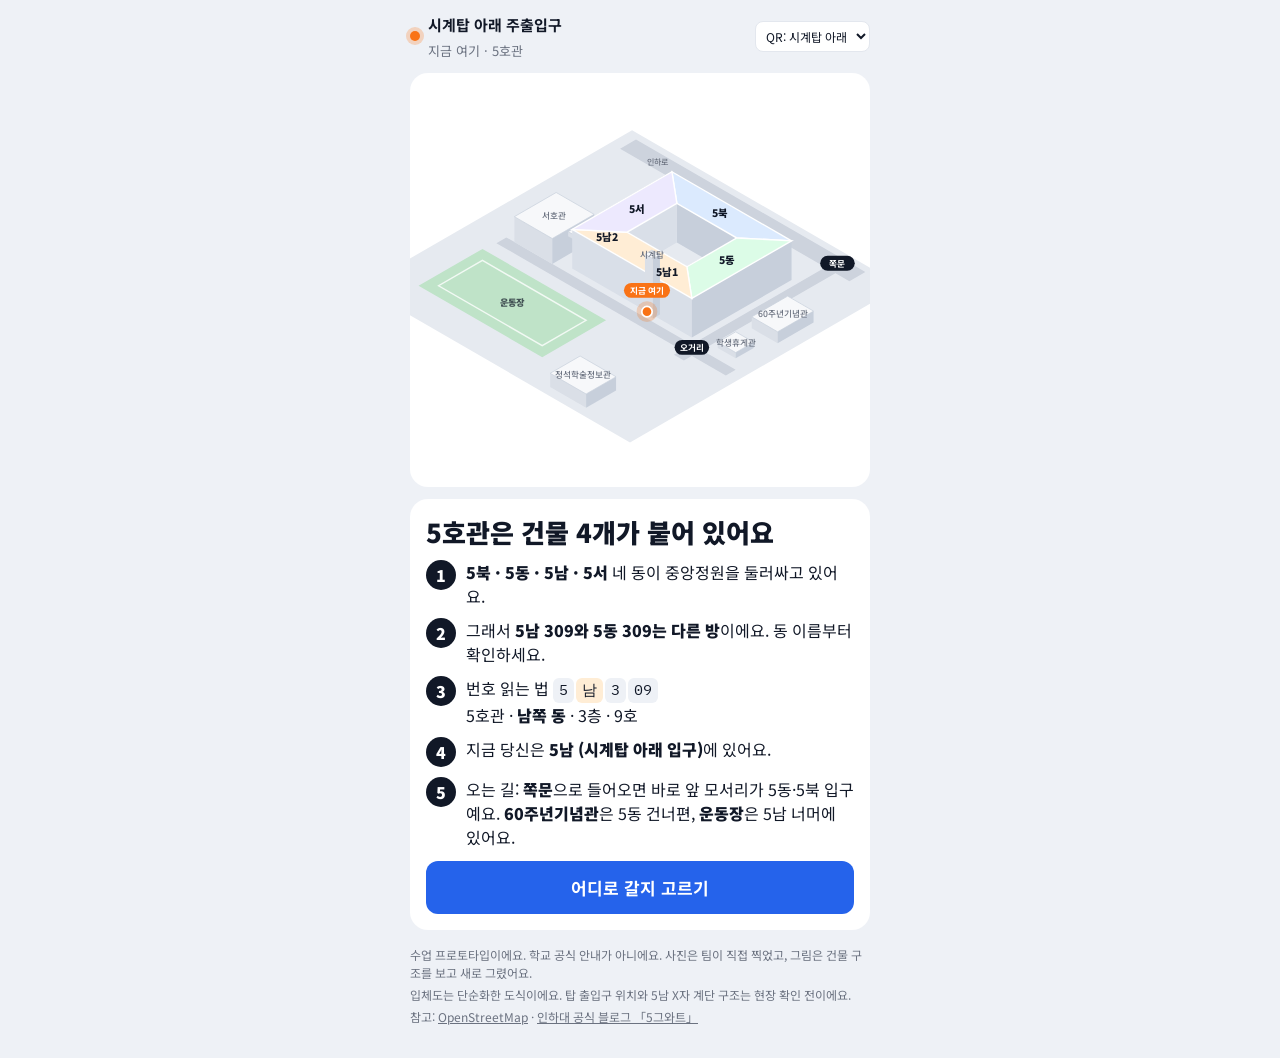
==== index.html @ acd9719c "인하대 5호관 QR 길안내 프로토타입 창의융합세미나 수업 프로토타입. 입구별 QR(#corner, #south)로 여는 정적 페이지.  Co-Authored-By: Claude O" ====
<!doctype html>
<html lang="ko">
<head>
<meta charset="utf-8">
<meta name="viewport" content="width=device-width,initial-scale=1,viewport-fit=cover">
<style>:root{padding-top:env(safe-area-inset-top,0px);padding-bottom:env(safe-area-inset-bottom,0px)}body{margin:0}img{max-width:100%}[hidden]{display:none!important}</style>
</head>
<body>
<title>5호관 길찾기 QR</title>
<meta name="claude:viewport-fit-sides" content="cover">
<link rel="preconnect" href="https://fonts.googleapis.com">
<link rel="preconnect" href="https://fonts.gstatic.com" crossorigin>
<link rel="stylesheet" href="https://fonts.googleapis.com/css2?family=Noto+Sans+KR:wght@400;500;700;900&family=IBM+Plex+Mono:wght@600&display=swap">
<style>
/* Layout: phone column. Isometric block model on top, a bottom-sheet step card below. */
:root {
  --bg: #EEF1F6; --card: #FFFFFF; --ink: #111827; --muted: #6B7280; --line: #E3E7EE;
  --slab: #FFFFFF; --side: #D9DFE8; --side2: #C7CFDB; --ghost: #FFFFFF;
  --route: #2563EB; --glow: #60A5FA; --pin: #F97316; --ok-bg: #ECFDF3; --ok-ink: #116B3A;
  --warn-bg: #FFF7E6; --warn-ink: #8A4B00;
  --wN: #DBEAFE; --wE: #DCFCE7; --wS: #FFEDD5; --wW: #EDE9FE;
  --ground: #E6EAF0; --road: #CDD3DD; --field: #BFE3C8; --ctx-top: #F7F8FA; --ctx-side: #DADFE7;
  --f: "Noto Sans KR", "Apple SD Gothic Neo", system-ui, sans-serif;
  --mono: "IBM Plex Mono", ui-monospace, Menlo, monospace;
}
@media (prefers-color-scheme: dark) {
  :root:not([data-theme="light"]) {
    --bg: #0B1020; --card: #141B2D; --ink: #F1F5F9; --muted: #94A3B8; --line: #263045;
    --slab: #1E293B; --side: #111827; --side2: #0B1220; --ghost: #334155;
    --route: #60A5FA; --glow: #93C5FD; --pin: #FB923C; --ok-bg: #0F2A1C; --ok-ink: #86EFAC;
    --warn-bg: #2E2410; --warn-ink: #FCD34D;
    --wN: #1E3A5F; --wE: #14432A; --wS: #4A2A10; --wW: #2E2552; --ground: #111827; --road: #1F2937; --field: #163A24; --ctx-top: #273449; --ctx-side: #182235; color-scheme: dark;
  }
}
:root[data-theme="dark"] {
  --bg: #0B1020; --card: #141B2D; --ink: #F1F5F9; --muted: #94A3B8; --line: #263045;
  --slab: #1E293B; --side: #111827; --side2: #0B1220; --ghost: #334155;
  --route: #60A5FA; --glow: #93C5FD; --pin: #FB923C; --ok-bg: #0F2A1C; --ok-ink: #86EFAC;
  --warn-bg: #2E2410; --warn-ink: #FCD34D;
  --wN: #1E3A5F; --wE: #14432A; --wS: #4A2A10; --wW: #2E2552; --ground: #111827; --road: #1F2937; --field: #163A24; --ctx-top: #273449; --ctx-side: #182235; color-scheme: dark;
}
html, body { height: 100%; }
body { background: var(--bg); color: var(--ink); font-family: var(--f); font-size: 16px; line-height: 1.5; }
.app { max-width: 460px; margin: 0 auto; display: flex; flex-direction: column; gap: 12px;
  padding-left: max(16px, env(safe-area-inset-left, 0px)); padding-right: max(16px, env(safe-area-inset-right, 0px)); padding-block: 12px 32px; }
h1, h2 { margin: 0; text-wrap: balance; }
p { margin: 0; }
button, select { font: inherit; color: inherit; }
button { cursor: pointer; }
:focus-visible { outline: 3px solid var(--pin); outline-offset: 2px; }

.top { display: flex; align-items: center; justify-content: space-between; gap: 10px; }
.here { display: flex; align-items: center; gap: 8px; min-width: 0; }
.here i { width: 10px; height: 10px; border-radius: 50%; background: var(--pin); box-shadow: 0 0 0 4px color-mix(in srgb, var(--pin) 25%, transparent); flex: none; }
.here b { font-size: 15px; }
.here span { font-size: 13px; color: var(--muted); }
.top select { font-size: 12px; padding: 5px 6px; border: 1px solid var(--line); border-radius: 8px; background: var(--card); max-width: 44%; }

.stage { background: var(--card); border-radius: 18px; overflow: hidden; position: relative; }
.stage svg { width: 100%; height: auto; aspect-ratio: 1 / .9; display: block; }
.floorchip { position: absolute; left: 12px; top: 12px; background: var(--ink); color: var(--card); border-radius: 999px; padding: 4px 12px; font-weight: 700; font-size: 14px; }
.floorchip small { opacity: .7; font-weight: 500; }

.sheet { background: var(--card); border-radius: 18px; padding: 16px; display: flex; flex-direction: column; gap: 12px; }
.stepper { display: flex; gap: 4px; }
.stepper i { flex: 1; height: 4px; border-radius: 2px; background: var(--line); }
.stepper i.on { background: var(--route); }
.photo { position: relative; border-radius: 12px; aspect-ratio: 16 / 9; max-width: 100%; background: repeating-linear-gradient(135deg, var(--bg) 0 10px, transparent 10px 20px); border: 1.5px dashed var(--line); display: grid; place-items: center; text-align: center; color: var(--muted); font-size: 13px; padding: 8px; }
.photo:has(img, svg) { padding: 0; border: 0; overflow: hidden; aspect-ratio: 4 / 3; }
.photo img, .photo svg { width: 100%; height: 100%; object-fit: cover; object-position: center 55%; display: block; }
.photo .arrow { position: absolute; right: 12px; bottom: 10px; width: 56px; height: 56px; border-radius: 50%; background: var(--route); color: #fff; display: grid; place-items: center; font-size: 30px; font-weight: 900; box-shadow: 0 6px 16px color-mix(in srgb, var(--route) 40%, transparent); }
.sheet h2 { font-size: 22px; font-weight: 900; line-height: 1.3; }
.titlerow { display: flex; align-items: center; gap: 10px; }
.achip { flex: none; width: 40px; height: 40px; border-radius: 50%; background: var(--route); color: #fff; display: grid; place-items: center; font-size: 22px; font-weight: 900; }
.photo:not([hidden]) + .titlerow .achip { display: none; }
.sheet .say { font-size: 17px; }
.confirm { background: var(--ok-bg); color: var(--ok-ink); border-radius: 10px; padding: 10px 12px; font-size: 15px; font-weight: 500; }
.confirm b { font-weight: 900; }
.warn .confirm { background: var(--warn-bg); color: var(--warn-ink); }
.tag { font-size: 12px; color: var(--muted); }
.nav { display: grid; grid-template-columns: 1fr 2fr; gap: 8px; }
.btn { border: 0; border-radius: 12px; padding: 14px; font-size: 17px; font-weight: 700; background: var(--route); color: #fff; }
.btn.ghost { background: var(--bg); color: var(--ink); }
.btn:disabled { opacity: .35; cursor: default; }

.intro h1 { font-size: 26px; font-weight: 900; line-height: 1.3; }
.facts { display: flex; flex-direction: column; gap: 10px; }
.fact { display: grid; grid-template-columns: 30px 1fr; gap: 10px; align-items: start; }
.fact .n { width: 30px; height: 30px; border-radius: 50%; background: var(--ink); color: var(--card); display: grid; place-items: center; font-weight: 900; }
.fact p { font-size: 16px; }
.fact b { font-weight: 900; }
.code { display: inline-flex; gap: 2px; font-family: var(--mono); font-size: 15px; }
.code span { padding: 1px 6px; border-radius: 6px; background: var(--bg); }
.code span.k { background: var(--wS); }

.dests { display: flex; flex-direction: column; gap: 8px; }
.dest { text-align: left; background: var(--card); border: 1.5px solid var(--line); border-radius: 14px; padding: 14px 16px; display: grid; grid-template-columns: 1fr auto; align-items: center; gap: 2px 10px; }
.dest b { font-size: 18px; }
.dest span { grid-column: 1; color: var(--muted); font-size: 14px; }
.dest em { grid-row: 1 / 3; grid-column: 2; font-style: normal; font-size: 22px; color: var(--muted); }
.clubs { display: flex; flex-wrap: wrap; gap: 6px; }
.clubs button { border: 1.5px solid var(--line); background: var(--card); border-radius: 999px; padding: 6px 12px; font-size: 14px; }
.clubs button b { color: var(--route); }
.back { background: none; border: 0; color: var(--muted); font-size: 14px; padding: 2px 0; align-self: flex-start; }
footer { font-size: 12px; color: var(--muted); display: flex; flex-direction: column; gap: 4px; padding-top: 4px; }
footer a { color: inherit; }

svg .lbl { font-family: var(--f); font-weight: 900; fill: var(--ink); }
svg .lbl2 { font-family: var(--f); font-weight: 500; fill: var(--muted); }
svg .flbl { font-family: var(--mono); fill: var(--muted); }
svg .r-all { fill: none; stroke: var(--route); stroke-opacity: .28; stroke-linecap: round; stroke-linejoin: round; }
svg .r-now { fill: none; stroke: var(--route); stroke-linecap: round; stroke-linejoin: round; }
svg .r-glow { fill: none; stroke: var(--glow); stroke-opacity: .55; stroke-linecap: round; stroke-linejoin: round; }
svg .r-dash { fill: none; stroke: #fff; stroke-linecap: round; stroke-dasharray: 2 10; animation: flow 1s linear infinite; }
@keyframes flow { to { stroke-dashoffset: -12; } }
@media (prefers-reduced-motion: reduce) { svg .r-dash { animation: none; } }
</style>

<main class="app">
  <div class="top">
    <div class="here"><i></i><div><b id="where"></b><br><span>지금 여기 · 5호관</span></div></div>
    <select id="ent" aria-label="시안: 다른 입구의 QR 보기">
      <option value="south">QR: 시계탑 아래</option>
      <option value="corner">QR: 쪽문 모서리</option>
    </select>
  </div>

  <section id="v-intro" class="group intro" style="display:flex;flex-direction:column;gap:12px">
    <div class="stage"><svg id="intro-map" role="img" aria-label="5호관 네 개 동과 지금 위치"></svg></div>
    <div class="sheet">
      <h1>5호관은 건물 4개가 붙어 있어요</h1>
      <div class="facts">
        <div class="fact"><span class="n">1</span><p><b>5북 · 5동 · 5남 · 5서</b> 네 동이 중앙정원을 둘러싸고 있어요.</p></div>
        <div class="fact"><span class="n">2</span><p>그래서 <b>5남 309와 5동 309는 다른 방</b>이에요. 동 이름부터 확인하세요.</p></div>
        <div class="fact"><span class="n">3</span><p>번호 읽는 법 <span class="code"><span>5</span><span class="k">남</span><span>3</span><span>09</span></span><br>5호관 · <b>남쪽 동</b> · 3층 · 9호</p></div>
        <div class="fact"><span class="n">4</span><p>지금 당신은 <b id="intro-here"></b>에 있어요.</p></div>
        <div class="fact"><span class="n">5</span><p>오는 길: <b>쪽문</b>으로 들어오면 바로 앞 모서리가 5동·5북 입구예요. <b>60주년기념관</b>은 5동 건너편, <b>운동장</b>은 5남 너머에 있어요.</p></div>
      </div>
      <button class="btn" id="go-pick">어디로 갈지 고르기</button>
    </div>
  </section>

  <section id="v-pick" hidden style="flex-direction:column;gap:10px">
    <button class="back" data-go="intro">← 5호관 이해하기</button>
    <h1 style="font-size:24px;font-weight:900">어디로 가세요?</h1>
    <div class="dests" id="dests"></div>
  </section>

  <section id="v-steps" hidden style="flex-direction:column;gap:12px">
    <button class="back" data-go="pick">← 목적지 다시 고르기</button>
    <div class="stage"><svg id="step-map" role="img"></svg><div class="floorchip" id="floorchip"></div></div>
    <div class="sheet" id="sheet">
      <div class="stepper" id="stepper"></div>
      <div class="photo" id="photo"></div>
      <div class="titlerow"><span class="achip" id="s-arrow" aria-hidden="true"></span><h2 id="s-title"></h2></div>
      <p class="say" id="s-say"></p>
      <p class="confirm" id="s-confirm"></p>
      <span class="tag" id="s-tag"></span>
      <div class="nav"><button class="btn ghost" id="prev">이전</button><button class="btn" id="next">다음</button></div>
    </div>
  </section>

  <footer>
    <span>수업 프로토타입이에요. 학교 공식 안내가 아니에요. 사진은 팀이 직접 찍었고, 그림은 건물 구조를 보고 새로 그렸어요.</span>
    <span>입체도는 단순화한 도식이에요. 탑 출입구 위치와 5남 X자 계단 구조는 현장 확인 전이에요.</span>
    <span>참고: <a href="https://www.openstreetmap.org/relation/3149246">OpenStreetMap</a> · <a href="https://blog.naver.com/inhanuri/222128231860">인하대 공식 블로그 「5그와트」</a></span>
  </footer>
</main>

<script>
// Schematic 5호관 in metres-ish: x → east, y → south, z → up. 남 faces the viewer bottom-left, 동 bottom-right.
const H = 16, ROOF = 34;
const RING = { o: [[0, 0], [120, 0], [120, 100], [0, 100]], i: [[30, 25], [90, 25], [90, 75], [30, 75]] };
const BASE = { o: [[90, 0], [120, 0], [120, 100], [90, 100]] };   // 5동 지하 복도 (동아리방)
const TOWER = { o: [[96, 0], [120, 0], [120, 24], [96, 24]] };
const WINGS = {
  N: [[0, 0], [120, 0], [90, 25], [30, 25]], E: [[120, 0], [120, 100], [90, 75], [90, 25]],
  S: [[0, 100], [120, 100], [90, 75], [30, 75]], W: [[0, 0], [30, 25], [30, 75], [0, 100]],
};
const FLOORS = ['B', 1, 2, 3, 4, 5, 6, 7, 8, 9, 10];
const fz = f => f === 'B' ? -H : (f - 1) * H;
const iso = ([x, y, z = 0]) => [(x - y) * .866, (x + y) * .5 - z];
const pts = arr => arr.map(p => iso(p).map(v => v.toFixed(1)).join(',')).join(' ');

const P = { L: [75, 88], X: [52, 88], EV: [108, 14], TW: [112, 8], SE: [108, 88], BN: [98, 20], BC: [105, 55] };
const ENT = {
  south: { name: '시계탑 아래 주출입구', wing: '5남', at: [75, 100], intro: '5남 (시계탑 아래 입구)' },
  corner: { name: '쪽문 쪽 모서리 출입구', wing: '5동·5북 사이', at: [120, 8], intro: '5동과 5북 사이 모서리 (쪽문 쪽 입구)' },
};
const CLUBS = [[6, '기우회'], [7, '화우회'], [8, '주짓수 · 보동보동'], [9, '인하오케스트라'], [10, '인하복싱 (I.B.F)']];
const z0 = (p, f) => [p[0], p[1], fz(f)];

// Surroundings, placed by converting OSM centre points into this model's frame (positions are approximate)
const GATE = [131, -35], JUNCTION = [131, 111];
const ROADS = [[-80, -44, 150, -28, '인하로'], [126, -44, 136, 124, ''], [-60, 106, 170, 116, '']];
const FIELD = [-62, 128, 62, 192];
const BLOCKS = [
  { r: [-52, 64, -14, 106], h: 22, name: '서호관', back: true },
  { r: [-14, 84, 0, 90], h: 4, base: H, back: true },              // 구름다리 to 5남2, 2층
  { r: [142, 26, 168, 62], h: 10, name: '60주년기념관' },
  { r: [142, 78, 160, 96], h: 5, name: '학생휴게관' },
  { r: [92, 184, 128, 214], h: 12, name: '정석학술정보관' },
];

let entKey = location.hash.slice(1) === 'corner' ? 'corner' : 'south';
let run = { steps: [], i: 0 }, vbNow = null, anim = 0;
const $ = id => document.getElementById(id);
const reduce = matchMedia('(prefers-reduced-motion: reduce)').matches;

// ---------- scenarios ----------
// Photos are the user's own; illustrations are drawn here from the building's structure, not from anyone's photo.
const IMG = {
  gate: ['img/gate.jpg', '쪽문을 지나 60주년기념관과 5호관 사이 길로 들어서는 모습'],
  door: ['img/door.jpg', '5동과 5북 사이 모서리의 유리 자동문 입구'],
  lobby: ['img/lobby.jpg', '모서리 입구로 들어오면 보이는 1층 엘리베이터와 안내판'],
  bnorth: ['img/bnorth.jpg', '5동·5북 사이 계단으로 내려온 5동 지하 복도'],
  bsouth: ['img/bsouth.jpg', '5동·5남 사이 계단으로 내려온 5동 지하 동아리방 복도'],
  towersign: ['img/towersign.jpg', '5동탑 층별 동아리 안내판: 6층 기우회, 7층 화우회, 8층 주짓수·보동보동, 9층 인하오케스트라, 맨 위 인하복싱'],
};
const ILL = {
  clock: `<svg viewBox="0 0 320 180" role="img" aria-label="시계탑 아래 5남 주출입구 그림">
    <rect width="320" height="180" fill="var(--bg)"/>
    <rect x="20" y="70" width="280" height="90" fill="var(--slab)" stroke="var(--side2)"/>
    ${[40, 80, 200, 240].map(x => `<path d="M${x} 112 v-18 a12 12 0 0 1 24 0 v18z" fill="var(--side)"/>`).join('')}
    <rect x="128" y="12" width="64" height="148" fill="var(--slab)" stroke="var(--side2)"/>
    <circle cx="160" cy="38" r="14" fill="none" stroke="var(--ink)" stroke-width="2"/><path d="M160 38 V29 M160 38 h7" stroke="var(--ink)" stroke-width="2"/>
    <rect x="140" y="62" width="40" height="60" fill="var(--side)"/>
    <rect x="140" y="124" width="40" height="36" fill="var(--route)" opacity=".85"/><line x1="160" y1="124" x2="160" y2="160" stroke="#fff" stroke-width="2"/>
    <text x="160" y="176" text-anchor="middle" font-size="11" font-family="var(--f)" font-weight="700" fill="var(--ink)">시계탑 아래 자동문</text>
  </svg>`,
  xstair: `<svg viewBox="0 0 320 180" role="img" aria-label="X자 계단 그림: 반 층 올라갔다가 반 층 내려가기">
    <rect width="320" height="180" fill="var(--bg)"/>
    <rect x="16" y="20" width="100" height="140" fill="var(--slab)" stroke="var(--side2)"/><rect x="204" y="20" width="100" height="140" fill="var(--slab)" stroke="var(--side2)"/>
    <text x="66" y="40" text-anchor="middle" font-size="12" font-family="var(--f)" font-weight="900" fill="var(--ink)">5남1</text><text x="254" y="40" text-anchor="middle" font-size="12" font-family="var(--f)" font-weight="900" fill="var(--ink)">5남2</text>
    ${Array.from({ length: 7 }, (_, i) => `<line x1="${120 + i * 12}" y1="${140 - i * 10}" x2="${132 + i * 12}" y2="${140 - i * 10}" stroke="var(--side2)" stroke-width="5"/><line x1="${200 - i * 12}" y1="${140 - i * 10}" x2="${188 - i * 12}" y2="${140 - i * 10}" stroke="var(--side2)" stroke-width="5"/>`).join('')}
    <polyline points="100,140 160,85 220,140" fill="none" stroke="var(--route)" stroke-width="5" stroke-linecap="round" stroke-linejoin="round"/>
    <polygon points="214,128 226,146 230,128" fill="var(--route)"/>
    <text x="160" y="72" text-anchor="middle" font-size="11" font-family="var(--f)" fill="var(--muted)">+0.5층 계단참</text>
    <text x="160" y="172" text-anchor="middle" font-size="11" font-family="var(--f)" font-weight="700" fill="var(--ink)">올라갔다가 다시 내려가면 같은 층</text>
  </svg>`,
};

function enterSteps() {
  if (entKey === 'south') return [
    { short: '입구', title: '시계탑 아래 주출입구로 들어오세요', say: '오거리에서 시계탑을 보고 오면 자동문이 있어요. 들어오면 바로 5남 로비예요.', confirm: '정면에 <b>5남 로비 안내판</b>이 보이면 맞아요', img: 'clock', arrow: '↑', floor: 1, pts: [z0(JUNCTION, 1), z0([75, 111], 1), z0(ENT.south.at, 1), z0(P.L, 1)] },
  ];
  return [
    { short: '쪽문', title: '쪽문에서 60주년기념관과 5동 사이 길로 쭉', say: '쪽문을 지나 횡단보도를 건너면 왼쪽은 60주년기념관, 오른쪽은 5호관이에요. 그 사이 길을 따라 걸어가세요.', confirm: '오른쪽에 <b>5호관 건물 모서리</b>가 보이면 맞아요', img: 'gate', arrow: '↑', floor: 1, pts: [z0(GATE, 1), z0([131, 6], 1)] },
    { short: '입구', title: '5동·5북 사이 모서리 입구로', say: '모서리 아래 유리 자동문으로 들어가세요. 쪽문에서 가장 먼저 보이는 5호관 입구예요.', confirm: '안쪽에 <b>자판기</b>가 보이는 유리 자동문이면 맞아요', img: 'door', arrow: '→', floor: 1, pts: [z0([131, 6], 1), z0(ENT.corner.at, 1), z0(P.EV, 1)] },
  ];
}
function toElevator() {
  return entKey === 'corner' ? [] : [
    { short: '5동 쪽', title: '로비에서 오른쪽, 5동 쪽으로', say: '로비를 바라보고 오른쪽으로 가요. 모서리에서 왼쪽으로 꺾어 5동 복도를 끝까지 가면 엘리베이터예요.', confirm: '복도 끝 모서리에 <b>엘리베이터</b>가 보이면 맞아요', arrow: '→', floor: 1, pts: [z0(P.L, 1), z0(P.SE, 1), z0(P.EV, 1)] },
  ];
}
const SCEN = {
  room: () => [
    ...enterSteps(),
    { short: 'X계단', title: '로비를 바라보고 왼쪽으로 쭉', say: '복도를 따라 왼쪽 끝까지 가면 X자 모양으로 엇갈린 계단이 나와요. 5남2로 넘어가는 계단이에요.', confirm: '<b>X자로 엇갈린 계단</b>이 보이면 맞아요', img: 'xstair', arrow: '←', floor: 1, pts: [z0(P.L, 1), z0(P.X, 1)], warn: true },
    { short: '3층', title: 'X자 계단으로 3층까지', say: '반 층 오를 때마다 5남1 쪽과 5남2 쪽 출구가 번갈아 나와요. 3층 표지가 있는 5남2 쪽으로 나오세요.', confirm: '벽에 <b>3층 · 330번대</b> 호실 범위가 보이면 맞아요', arrow: '↑', floor: 3, from: 1, pts: [z0(P.X, 1), z0(P.X, 3)], warn: true, tag: '반 층 구조는 공식 블로그 설명 기준 · 현장 확인 필요' },
    { short: '복도', title: '5남2 복도에서 호실 찾기', say: '번호가 커지는 쪽으로 복도를 걸어가세요.', confirm: '문 위 번호가 <b>33x</b>로 시작하면 거의 다 왔어요', arrow: '←', floor: 3, pts: [z0(P.X, 3), z0([22, 88], 3)] },
    { short: '도착', title: '5남 335 도착', say: '문 위 번호판을 확인하세요.', confirm: '<b>5남 335</b> 번호판이면 도착이에요', arrow: '✓', floor: 3, pts: [z0([22, 88], 3)], end: true },
  ],
  base: () => entKey === 'corner' ? [
    ...enterSteps(),
    { short: '아래로', title: '엘리베이터 맞은편 계단으로 지하로', say: '들어와서 엘리베이터 반대편에 있는 계단으로 한 층 내려가세요.', confirm: '<b>1F 엘리베이터</b>와 "인하대학교" 벽이 보이는 곳이에요', img: 'lobby', arrow: '↓', floor: 'B', from: 1, pts: [z0(P.EV, 1), z0(P.BN, 1), z0(P.BN, 'B')], warn: true },
    { short: '도착', title: '5동 지하 복도가 동아리방이에요', say: '내려오면 긴 복도가 쭉 이어져요. 문마다 동아리 이름과 0xx 호실 번호가 붙어 있어요.', confirm: '긴 복도 양쪽에 <b>동아리방 문</b>이 보이면 도착이에요', img: 'bnorth', arrow: '✓', floor: 'B', pts: [z0(P.BN, 'B'), z0(P.BC, 'B')], end: true },
  ] : [
    ...enterSteps(),
    { short: '모서리', title: '로비에서 오른쪽, 5동 쪽 모서리로', say: '로비를 바라보고 오른쪽으로 쭉 가면 5남과 5동이 만나는 모서리에 계단이 있어요.', confirm: '복도 끝 모서리에 <b>계단</b>이 보이면 맞아요', arrow: '→', floor: 1, pts: [z0(P.L, 1), z0(P.SE, 1)] },
    { short: '아래로', title: '모서리 계단으로 지하로', say: '이 계단으로 한 층 내려가세요. 지하로 가는 계단 2곳 중 시계탑 입구에서 가까운 쪽이에요.', confirm: '<b>B1</b> 표지가 보이면 맞아요', arrow: '↓', floor: 'B', from: 1, pts: [z0(P.SE, 1), z0(P.SE, 'B')], warn: true },
    { short: '도착', title: '5동 지하 복도가 동아리방이에요', say: '복도를 따라가며 문마다 붙은 동아리 이름과 0xx 호실 번호를 확인하세요.', confirm: '양쪽에 <b>동아리방 문</b>이 늘어선 복도면 도착이에요', img: 'bsouth', arrow: '✓', floor: 'B', pts: [z0(P.SE, 'B'), z0(P.BC, 'B')], end: true },
  ],
  tower: ([n, name]) => [
    ...enterSteps(), ...toElevator(),
    { short: '5층', title: '엘리베이터로 5층', say: '5호관 엘리베이터는 이곳 1대뿐이에요. 5층에서 내리세요.', confirm: '엘리베이터 위에 <b>1F</b> 표시가 있는 곳이에요', img: 'lobby', arrow: '↑', floor: 5, from: 1, pts: [z0(P.EV, 1), z0(P.EV, 5)] },
    { short: '탑 입구', title: '내리면 보이는 출입구로', say: '엘리베이터에서 내리면 바로 보이는 출입구로 들어가세요. 탑으로 올라가는 별도 계단이 있어요.', confirm: '맨 위에 <b>인하복싱</b>, 아래로 <b>9F~6F</b> 동아리가 적힌 안내판이 보이면 맞아요', img: 'towersign', arrow: '→', floor: 5, pts: [z0(P.EV, 5), z0(P.TW, 5)], warn: true, tag: '출처: 인하대 공식 블로그 「5호관 탑 편」 · 현장 확인 필요' },
    { short: `${n}층`, title: `탑 계단으로 ${n}층까지`, say: `계단으로 ${n}층까지 올라가세요.`, confirm: `계단참에 <b>${n}층</b> 표시가 보이면 맞아요`, arrow: '↑', floor: n, from: 5, pts: [z0(P.TW, 5), z0(P.TW, n)] },
    { short: '도착', title: `${n}층 ${name}`, say: '문 앞 동아리 이름을 확인하세요.', confirm: `<b>${name}</b> 이름표가 보이면 도착이에요`, arrow: '✓', floor: n, pts: [z0(P.TW, n)], end: true },
  ],
};

// ---------- isometric drawing ----------
function block({ r: [x0, y0, x1, y1], h, base = 0, name }, op = 1) {
  const z = base + h;
  let s = `<g opacity="${op}"><polygon fill="var(--ctx-side)" points="${pts([[x0, y1, z], [x1, y1, z], [x1, y1, base], [x0, y1, base]])}"/>`;
  s += `<polygon fill="var(--side2)" points="${pts([[x1, y0, z], [x1, y1, z], [x1, y1, base], [x1, y0, base]])}"/>`;
  s += `<polygon fill="var(--ctx-top)" stroke="var(--side2)" stroke-width=".6" points="${pts([[x0, y0, z], [x1, y0, z], [x1, y1, z], [x0, y1, z]])}"/>`;
  if (name) { const q = iso([(x0 + x1) / 2, (y0 + y1) / 2, z]); s += `<text class="lbl2" x="${q[0]}" y="${q[1] + 3}" font-size="7.5" text-anchor="middle">${name}</text>`; }
  return s + '</g>';
}
const flat = ([x0, y0, x1, y1], fill, extra = '') => `<polygon fill="${fill}" ${extra} points="${pts([[x0, y0], [x1, y0], [x1, y1], [x0, y1]])}"/>`;

function ground(op) {
  let s = `<g opacity="${op}">` + flat([-90, -50, 180, 222], 'var(--ground)');
  for (const [x0, y0, x1, y1, name] of ROADS) {
    s += flat([x0, y0, x1, y1], 'var(--road)');
    if (name) { const q = iso([x0 + 30, (y0 + y1) / 2]); s += `<text class="lbl2" x="${q[0]}" y="${q[1] + 3}" font-size="7" text-anchor="middle">${name}</text>`; }
  }
  const [fx0, fy0, fx1, fy1] = FIELD;
  s += flat(FIELD, 'var(--field)') + flat([fx0 + 10, fy0 + 10, fx1 - 10, fy1 - 10], 'none', 'stroke="#fff" stroke-opacity=".8" stroke-width="1.2"');
  const f = iso([(fx0 + fx1) / 2, (fy0 + fy1) / 2]);
  s += `<text class="lbl" x="${f[0]}" y="${f[1] + 3}" font-size="8" text-anchor="middle" opacity=".7">운동장</text>`;
  for (const b of BLOCKS.filter(b => b.back)) s += block(b);
  return s + '</g>';
}
function front(op) {
  let s = BLOCKS.filter(b => !b.back).map(b => block(b, op)).join('');
  for (const [p, name] of [[GATE, '쪽문'], [JUNCTION, '오거리']]) {
    const q = iso(p);
    s += `<g opacity="${Math.max(op, .8)}"><rect x="${q[0] - 15}" y="${q[1] - 9}" width="30" height="13" rx="6.5" fill="var(--ink)"/><text x="${q[0]}" y="${q[1] + 1}" font-size="7.5" font-weight="700" fill="var(--card)" text-anchor="middle" font-family="var(--f)">${name}</text></g>`;
  }
  return s;
}

function slab(shape, z, mode, thick) {
  const t = thick || (mode === 'cur' ? 4 : 2.5), o = shape.o, [x0, y0] = o[0], [x1, y1] = o[2];
  const op = { ghost: .06, faint: .2, below: .6, cur: 1 }[mode];
  let s = `<g opacity="${op}">`;
  s += `<polygon fill="var(--side)" points="${pts([[x0, y1, z], [x1, y1, z], [x1, y1, z - t], [x0, y1, z - t]])}"/>`;
  s += `<polygon fill="var(--side2)" points="${pts([[x1, y0, z], [x1, y1, z], [x1, y1, z - t], [x1, y0, z - t]])}"/>`;
  if (shape.i) {
    const [ix0, iy0] = shape.i[0], [ix1, iy1] = shape.i[2];
    s += `<polygon fill="var(--side2)" points="${pts([[ix0, iy0, z], [ix1, iy0, z], [ix1, iy0, z - t], [ix0, iy0, z - t]])}"/>`;
    s += `<polygon fill="var(--side)" points="${pts([[ix0, iy0, z], [ix0, iy1, z], [ix0, iy1, z - t], [ix0, iy0, z - t]])}"/>`;
  }
  const d = 'M' + pts(o.map(p => [...p, z])).replace(/ /g, 'L') + 'Z' + (shape.i ? 'M' + pts(shape.i.map(p => [...p, z])).replace(/ /g, 'L') + 'Z' : '');
  s += `<path fill-rule="evenodd" fill="${mode === 'ghost' ? 'var(--ghost)' : 'var(--slab)'}" stroke="var(--side2)" stroke-width=".8" d="${d}"/>`;
  return s + '</g>';
}

function scene({ floor, from, route = [], now = null, dot = null, dest = null, wings = false, here = null }) {
  const ord = f => FLOORS.indexOf(f);
  const top = Math.max(ord(floor), from !== undefined ? ord(from) : -1);
  let s = ground(wings ? 1 : .5), wingRoof = '';
  for (const f of FLOORS) {
    const k = ord(f), mode = f === floor ? 'cur' : f === from ? 'below' : k < top ? 'faint' : 'ghost';
    const shape = f === 'B' ? BASE : f > 5 ? TOWER : RING;
    if (wings && f !== 1) continue;
    if (f === floor && wings) for (const [w, poly] of Object.entries(WINGS)) wingRoof += `<polygon fill="var(--w${w})" stroke="var(--card)" stroke-width="1.2" points="${pts(poly.map(p => [...p, ROOF]))}"/>`;
    s += wings ? '' : slab(shape, fz(f), mode);
    if (!wings && (f === floor || f === from)) {
      const c = iso([shape.o[1][0] + 8, shape.o[1][1], fz(f)]);
      s += `<text class="flbl" x="${c[0]}" y="${c[1]}" font-size="8">${f === 'B' ? 'B1' : f + 'F'}</text>`;
    }
  }
  if (wings) s += slab(RING, ROOF, 'cur', ROOF) + wingRoof + block({ r: [76, 96, 84, 103], h: ROOF + 18, name: '시계탑' });
  const labelZ = wings ? ROOF : floor === 'B' || floor > 5 ? 0 : fz(floor);
  if (floor !== 'B' && !(floor > 5)) {
    for (const [txt, p, big] of [['5북', [60, 12], 1], ['5동', [105, 50], 1], ['5서', [15, 50], 1], ['5남1', [85, 90], 0], ['5남2', [25, 90], 0]]) {
      const q = iso([...p, labelZ]);
      s += `<text class="${big || wings ? 'lbl' : 'lbl2'}" x="${q[0]}" y="${q[1] + 3}" font-size="${big || wings ? 9 : 7}" text-anchor="middle">${txt}</text>`;
    }
    if (!wings) { const a = iso([50, 76, labelZ]), b = iso([50, 100, labelZ]); s += `<line x1="${a[0]}" y1="${a[1]}" x2="${b[0]}" y2="${b[1]}" stroke="var(--side2)" stroke-dasharray="2 2"/>`; }
  }
  s += front(wings ? 1 : .5);
  if (route.length) s += `<polyline class="r-all" stroke-width="3" points="${pts(route)}"/>`;
  if (now && now.length > 1) {
    s += `<polyline class="r-glow" stroke-width="9" points="${pts(now)}"/><polyline class="r-now" stroke-width="4" points="${pts(now)}"/><polyline class="r-dash" stroke-width="2" points="${pts(now)}"/>`;
  }
  if (dest) { const q = iso(dest); s += `<g transform="translate(${q[0]} ${q[1]})"><path d="M0 0 C-6 -8 -7 -11 -7 -14 A7 7 0 1 1 7 -14 C7 -11 6 -8 0 0Z" fill="var(--pin)"/><circle cy="-14" r="2.6" fill="#fff"/></g>`; }
  if (here) { const q = iso(here); s += `<circle cx="${q[0]}" cy="${q[1]}" r="9" fill="var(--pin)" opacity=".25"/><circle cx="${q[0]}" cy="${q[1]}" r="4.5" fill="var(--pin)" stroke="#fff" stroke-width="1.5"/><rect x="${q[0] - 20}" y="${q[1] - 25}" width="40" height="13" rx="6.5" fill="var(--pin)"/><text x="${q[0]}" y="${q[1] - 15.5}" font-size="7.5" font-weight="700" fill="#fff" text-anchor="middle" font-family="var(--f)">지금 여기</text>`; }
  if (dot) { const q = iso(dot); s += `<circle cx="${q[0]}" cy="${q[1]}" r="5.5" fill="var(--route)" stroke="#fff" stroke-width="2"/>`; }
  return s;
}

function box(points, pad = 30, minW = 170) {
  const q = points.map(iso), xs = q.map(p => p[0]), ys = q.map(p => p[1]);
  let x0 = Math.min(...xs) - pad, x1 = Math.max(...xs) + pad, y0 = Math.min(...ys) - pad, y1 = Math.max(...ys) + pad;
  const cx = (x0 + x1) / 2, cy = (y0 + y1) / 2;
  let w = Math.max(x1 - x0, minW), h = Math.max(y1 - y0, minW * .9);
  if (w / h < 1 / .9) w = h / .9; else h = w * .9;
  return [cx - w / 2, cy - h / 2, w, h];
}
const footprint = f => (f === 'B' ? BASE : f > 5 ? TOWER : RING).o.map(p => [...p, fz(f)]);

function along(path, t) {
  if (path.length === 1) return path[0];
  const seg = path.slice(1).map((p, i) => Math.hypot(p[0] - path[i][0], p[1] - path[i][1], p[2] - path[i][2]));
  let d = seg.reduce((a, b) => a + b, 0) * t;
  for (let i = 0; i < seg.length; i++) {
    if (d <= seg[i] || i === seg.length - 1) { const k = seg[i] ? Math.min(1, d / seg[i]) : 1; return path[i].map((v, n) => v + (path[i + 1][n] - v) * k); }
    d -= seg[i];
  }
}

// ---------- views ----------
function show(v) {
  for (const id of ['intro', 'pick', 'steps']) { const el = $('v-' + id); el.hidden = id !== v; el.style.display = id === v ? 'flex' : 'none'; }
  window.scrollTo(0, 0);
}
function renderIntro() {
  const svg = $('intro-map'), e = ENT[entKey];
  svg.setAttribute('viewBox', box([[-62, -44, 0], [150, -44, 0], [150, 196, 0], [-62, 196, 0], [80, 100, ROOF + 18]], 4, 0).join(' '));
  svg.innerHTML = scene({ floor: 1, wings: true, here: [...e.at, 0] });
  $('intro-here').textContent = e.intro;
}
function renderPick() {
  const list = [];
  if (entKey === 'south') list.push(`<button class="dest" data-scen="room"><b>강의실 5남 335</b><span>X자 계단을 지나 3층 · 예시 시나리오</span><em>›</em></button>`);
  list.push(`<button class="dest" data-scen="base"><b>지하 동아리방</b><span>5동 지하 복도 · ${entKey === 'south' ? '5남·5동 모서리 계단' : '엘리베이터 맞은편 계단'}으로 최단 경로</span><em>›</em></button>`);
  list.push(`<div class="dest" style="cursor:default"><b>5동탑 동아리방 (6~10층)</b><span>엘리베이터로 5층 → 탑 계단</span><div class="clubs" style="grid-column:1/-1;margin-top:8px">${CLUBS.map((c, k) => `<button data-club="${k}"><b>${c[0]}F</b> ${c[1]}</button>`).join('')}</div></div>`);
  $('dests').innerHTML = list.join('');
}
function startRun(steps) {
  run = { steps, i: 0 }; show('steps');
  vbNow = box(steps.flatMap(s => s.pts).concat(footprint(1)), 20);
  renderStep();
}
function renderStep(prev) {
  const { steps, i } = run, s = steps[i];
  $('stepper').innerHTML = steps.map((_, k) => `<i class="${k <= i ? 'on' : ''}" title="${_.short}"></i>`).join('');
  $('photo').hidden = !s.img;
  const pic = IMG[s.img] ? `<img src="${IMG[s.img][0]}" alt="${IMG[s.img][1]}">` : ILL[s.img] || '';
  $('photo').innerHTML = `${pic}<span class="arrow" aria-hidden="true">${s.arrow}</span>`;
  $('s-arrow').textContent = s.arrow;
  $('s-title').textContent = s.title;
  $('s-say').textContent = s.say;
  $('s-confirm').innerHTML = `✓ ${s.confirm}`;
  $('s-tag').textContent = s.tag || '';
  $('sheet').className = 'sheet' + (s.warn ? ' warn' : '');
  const fl = f => f === 'B' ? 'B1' : f + '층';
  $('floorchip').innerHTML = s.from !== undefined ? `${fl(s.from)} <small>→</small> ${fl(s.floor)}` : fl(s.floor);
  $('prev').disabled = i === 0;
  $('next').textContent = s.end ? '처음으로' : '다음';
  const route = steps.flatMap(x => x.pts), dest = steps.at(-1).pts.at(-1);
  const target = box(s.pts.concat(footprint(s.floor).filter((_, k) => k % 2 === 0)), 26);
  const from = vbNow || target, t0 = performance.now(), dur = reduce ? 0 : 800, svg = $('step-map');
  const fwd = prev === undefined || prev < i;
  svg.setAttribute('aria-label', `${s.title}. 이번 구간이 파란 선으로 표시돼요.`);
  cancelAnimationFrame(anim);
  const frame = now => {
    const t = dur ? Math.min(1, (now - t0) / dur) : 1, e = t < .5 ? 2 * t * t : 1 - (-2 * t + 2) ** 2 / 2;
    vbNow = from.map((v, n) => v + (target[n] - v) * e);
    svg.setAttribute('viewBox', vbNow.map(v => v.toFixed(1)).join(' '));
    svg.innerHTML = scene({ floor: s.floor, from: s.from, route, now: s.pts, dot: fwd ? along(s.pts, e) : s.pts.at(-1), dest });
    if (t < 1) anim = requestAnimationFrame(frame);
  };
  anim = requestAnimationFrame(frame);
}

function setEnt(k) {
  entKey = k; $('ent').value = k; $('where').textContent = ENT[k].name;
  renderIntro(); renderPick();
  if (!$('v-steps').hidden) show('pick');
}

document.addEventListener('click', e => {
  const b = e.target.closest('button'); if (!b) return;
  if (b.dataset.go) show(b.dataset.go);
  else if (b.dataset.scen) startRun(SCEN[b.dataset.scen]());
  else if (b.dataset.club) startRun(SCEN.tower(CLUBS[+b.dataset.club]));
});
$('go-pick').onclick = () => show('pick');
$('ent').onchange = () => setEnt($('ent').value);
$('prev').onclick = () => { if (run.i > 0) { run.i--; renderStep(run.i + 1); } };
$('next').onclick = () => { if (run.i < run.steps.length - 1) { run.i++; renderStep(run.i - 1); } else show('pick'); };
window.addEventListener('hashchange', () => { const k = location.hash.slice(1); if (ENT[k]) setEnt(k); });

setEnt(entKey);
show('intro');
</script>

</body>
</html>
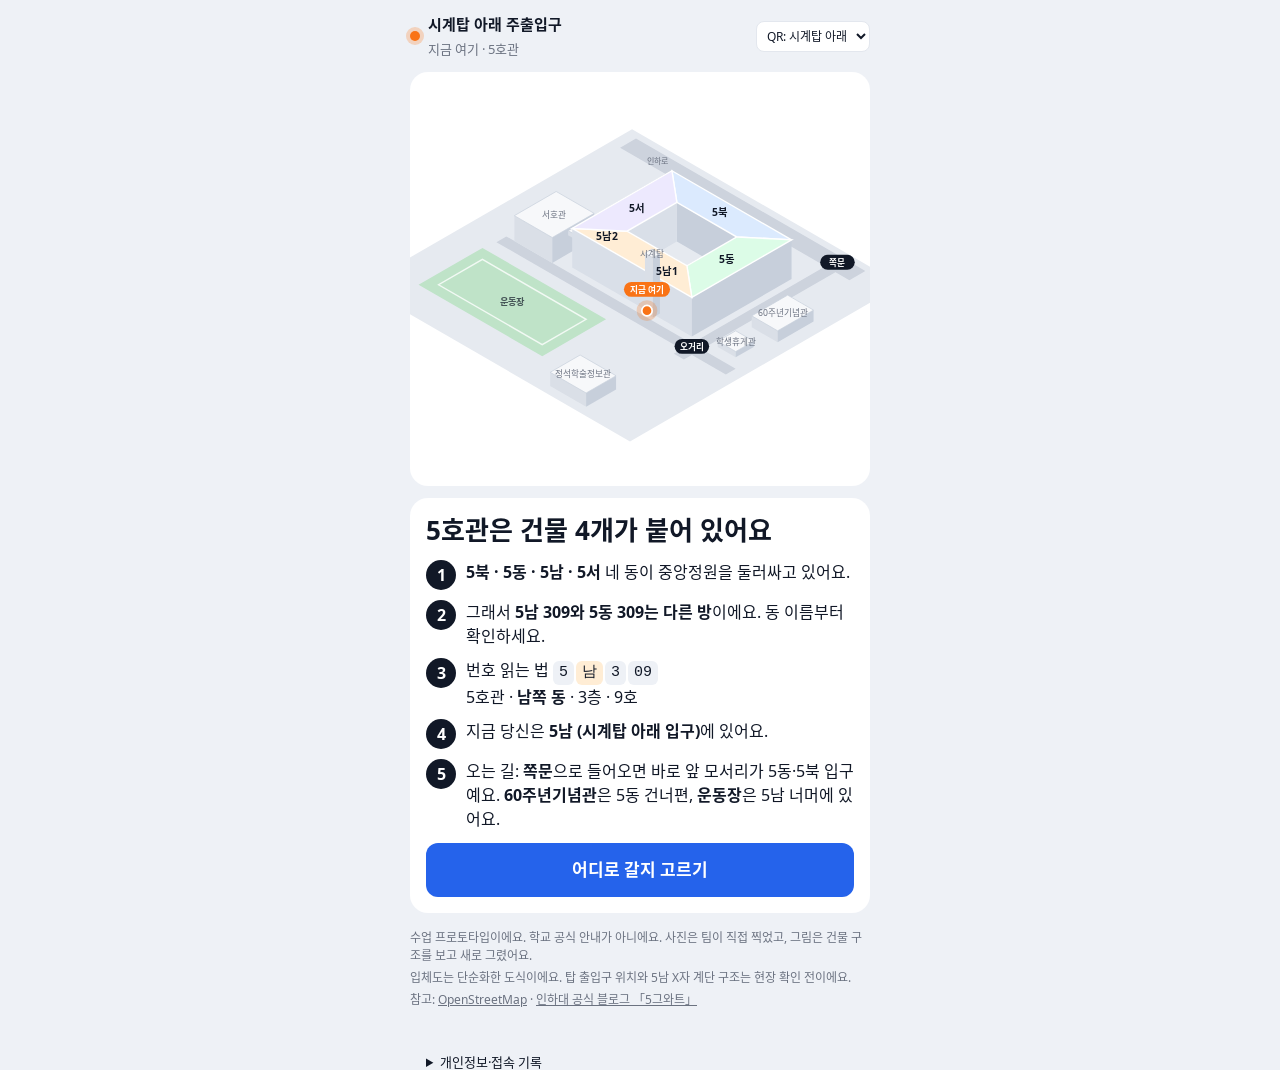
==== commit 21c280b0: "Make photographed, multilingual routes safe to publish Publish the reviewed 11-language guide with t" ====
--- a/index.html
+++ b/index.html
@@ -2,15 +2,15 @@
 <html lang="ko">
 <head>
 <meta charset="utf-8">
+<meta name="referrer" content="no-referrer">
+<meta http-equiv="Content-Security-Policy" content="default-src 'none'; script-src 'self' 'sha256-7+Sk0943K7akG62/4KRkRI9zcPu1cMDY6gGKxQBfFw0='; script-src-attr 'none'; style-src 'self' 'unsafe-inline'; img-src 'self'; font-src 'self'; connect-src 'self'; object-src 'none'; base-uri 'none'; form-action 'none'; frame-src 'none'; worker-src 'none'; upgrade-insecure-requests">
 <meta name="viewport" content="width=device-width,initial-scale=1,viewport-fit=cover">
 <style>:root{padding-top:env(safe-area-inset-top,0px);padding-bottom:env(safe-area-inset-bottom,0px)}body{margin:0}img{max-width:100%}[hidden]{display:none!important}</style>
 </head>
 <body>
 <title>5호관 길찾기 QR</title>
 <meta name="claude:viewport-fit-sides" content="cover">
-<link rel="preconnect" href="https://fonts.googleapis.com">
-<link rel="preconnect" href="https://fonts.gstatic.com" crossorigin>
-<link rel="stylesheet" href="https://fonts.googleapis.com/css2?family=Noto+Sans+KR:wght@400;500;700;900&family=IBM+Plex+Mono:wght@600&display=swap">
+<link rel="stylesheet" href="v4/fonts.css?v=7826ecf78979">
 <style>
 /* Layout: phone column. Isometric block model on top, a bottom-sheet step card below. */
 :root {
@@ -20,8 +20,8 @@
   --warn-bg: #FFF7E6; --warn-ink: #8A4B00;
   --wN: #DBEAFE; --wE: #DCFCE7; --wS: #FFEDD5; --wW: #EDE9FE;
   --ground: #E6EAF0; --road: #CDD3DD; --field: #BFE3C8; --ctx-top: #F7F8FA; --ctx-side: #DADFE7;
-  --f: "Noto Sans KR", "Apple SD Gothic Neo", system-ui, sans-serif;
-  --mono: "IBM Plex Mono", ui-monospace, Menlo, monospace;
+  --f: 'Guide Sans', 'Guide CJK KR', 'Guide Symbols', 'Apple SD Gothic Neo', system-ui, sans-serif;
+  --mono: ui-monospace, Menlo, monospace;
 }
 @media (prefers-color-scheme: dark) {
   :root:not([data-theme="light"]) {
@@ -456,11 +456,12 @@
 $('ent').onchange = () => setEnt($('ent').value);
 $('prev').onclick = () => { if (run.i > 0) { run.i--; renderStep(run.i + 1); } };
 $('next').onclick = () => { if (run.i < run.steps.length - 1) { run.i++; renderStep(run.i - 1); } else show('pick'); };
-window.addEventListener('hashchange', () => { const k = location.hash.slice(1); if (ENT[k]) setEnt(k); });
+window.addEventListener('hashchange', () => { const k = location.hash.slice(1); if (['corner', 'south'].includes(k)) setEnt(k); });
 
 setEnt(entKey);
 show('intro');
 </script>
 
+<details style="max-width:428px;margin:12px auto 28px;padding:0 16px;font-size:13px"><summary>개인정보·접속 기록</summary><p>이 QR 안내는 분석·광고 추적 도구를 사용하지 않으며 운영자에게 검색·경로 기록을 전송하지 않습니다. 사이트를 제공하는 GitHub Pages는 보안을 위해 접속 IP를 기록합니다.</p><a href="https://docs.github.com/en/pages/getting-started-with-github-pages/what-is-github-pages#data-collection" rel="noopener noreferrer" target="_blank">GitHub의 데이터 수집 안내</a></details>
 </body>
 </html>
--- a/v4/fonts.css
+++ b/v4/fonts.css
@@ -0,0 +1,25 @@
+/* Self-hosted subsets of Noto, licensed under SIL OFL 1.1. See fonts/manifest.json. */
+@font-face { font-family: 'Guide Sans'; font-style: normal; font-weight: 100 500; font-display: swap; src: url('fonts/guide-sans-regular.woff2?v=7826ecf78979') format('woff2'); unicode-range: U+20-5B,U+5D,U+5F-7E,U+A9,U+AB,U+B1,U+B7,U+BB,U+D7,U+E0-E3,U+E9-EA,U+EC-ED,U+F2-F5,U+F9-FA,U+FD,U+103,U+110-111,U+169,U+1A1,U+1B0,U+2BB,U+410-418,U+41A-428,U+42D-44F,U+451,U+4AF,U+4E8-4E9,U+1EA1-1EA3,U+1EA5,U+1EA7,U+1EAB,U+1EAD,U+1EAF,U+1EB1,U+1EB3,U+1EB7,U+1EBD,U+1EBF,U+1EC1,U+1EC3,U+1EC7,U+1EC9,U+1ECB,U+1ECD,U+1ECF,U+1ED1,U+1ED3,U+1ED5,U+1ED7,U+1ED9,U+1EDB,U+1EDD,U+1EDF,U+1EE3,U+1EE5,U+1EE7-1EE9,U+1EEB,U+1EED,U+1EEF,U+1EF1,U+1EF7,U+2013-2014,U+2018-2019,U+201C-201D,U+2026,U+203A; }
+@font-face { font-family: 'Guide CJK KR'; font-style: normal; font-weight: 100 500; font-display: swap; src: url('fonts/guide-cjk-kr-regular.woff2?v=7826ecf78979') format('woff2'); unicode-range: U+2190-2194,U+2212,U+300C-300D,U+4E2D,U+4F53,U+6587,U+65E5,U+672C,U+7B80,U+7E41,U+8A9E,U+9AD4,U+AC00,U+AC04,U+AC08,U+AC11,U+AC14-AC15,U+AC19,U+AC1C,U+AC70,U+AC74,U+AC77-AC78,U+AC80,U+AC83,U+AC8C,U+ACB0,U+ACBD,U+ACC4,U+ACE0,U+ACE8,U+ACF3,U+ACF5,U+ACFC,U+AD00,U+AD11,U+AD50,U+AD6C-AD6D,U+AD8C,U+ADF8,U+ADFC,U+AE08,U+AE30,U+AE34,U+AE38,U+AE4C,U+AE65,U+AEBC,U+AEBE,U+AED8,U+AEF4,U+AFBC,U+AFD4,U+B00C,U+B04C,U+B05D,U+B098,U+B09C,U+B0A8,U+B0B4,U+B108,U+B118,U+B124,U+B144,U+B150,U+B208,U+B20C,U+B258,U+B274,U+B290,U+B294,U+B298,U+B2A5,U+B2C8,U+B2E4,U+B2E8,U+B2EB,U+B2F9,U+B300,U+B354,U+B358,U+B370,U+B3C4,U+B3CC,U+B3D9,U+B3FC,U+B418,U+B41C,U+B429,U+B458,U+B4A4,U+B4DC,U+B4E0,U+B4E4,U+B4F1,U+B514,U+B530,U+B54C,U+B5A8,U+B610,U+B73B,U+B77C,U+B780,U+B78C,U+B798,U+B7B5,U+B7EC,U+B7FC,U+B808,U+B824-B825,U+B838,U+B85C-B85D,U+B8CC,U+B974,U+B978,U+B97C,U+B984,U+B9AC,U+B9B0,U+B9B4,U+B9BC,U+B9C8,U+B9CC,U+B9CE,U+B9DE,U+B9E8,U+BA38,U+BA3C,U+BA48,U+BA54,U+BA70,U+BA74,U+BA85,U+BA87,U+BAA8-BAA9,U+BABB,U+BB38,U+BB3C,U+BBAC,U+BBF8,U+BC0F,U+BC14,U+BC16,U+BC18,U+BC1C,U+BC29,U+BC30,U+BC84,U+BC88,U+BC94-BC95,U+BC97,U+BCA0,U+BCBD,U+BCC0,U+BCC4,U+BCF4-BCF5,U+BCF8,U+BD24,U+BD80-BD81,U+BD84,U+BD99,U+BE0C,U+BE14,U+BE44,U+BE68,U+BFD0,U+C0AC,U+C0B0,U+C0B4,U+C0C1,U+C0C8-C0C9,U+C0DD,U+C11C-C11D,U+C120,U+C124,U+C138,U+C158,U+C18C-C18D,U+C1A1,U+C218,U+C21C,U+C220,U+C2A4,U+C2B5,U+C2DC-C2DD,U+C2E0,U+C2E4,U+C2F1,U+C2F8,U+C4F0,U+C4F8,U+C544,U+C548,U+C54A,U+C558-C559,U+C55E,U+C571,U+C57D,U+C591,U+C5B4,U+C5B8,U+C5C5-C5C8,U+C5D0,U+C5D8,U+C5EC-C5ED,U+C5F0,U+C5F4,U+C601,U+C606,U+C608,U+C624,U+C628,U+C62C,U+C640,U+C654,U+C67C,U+C694,U+C6A9,U+C6B0,U+C6B4,U+C6D0,U+C6F9,U+C704,U+C720,U+C73C,U+C740,U+C744,U+C74C,U+C758,U+C774,U+C778,U+C77C-C77D,U+C785,U+C788,U+C790-C791,U+C7A5,U+C7AC,U+C800-C801,U+C804,U+C810-C811,U+C815,U+C81C-C81D,U+C838,U+C84C,U+C870,U+C874,U+C88C,U+C8FC,U+C900,U+C911,U+C9C0-C9C1,U+C9C4,U+C9D1,U+C9D3,U+C9DD,U+CABD,U+CB49,U+CC0D,U+CC29,U+CC38,U+CC3D-CC3E,U+CC98,U+CCB4,U+CD2C,U+CD5C,U+CD94-CD95,U+CD9C,U+CDC4,U+CE35,U+CE58,U+CE68,U+CEA0,U+CEE4,U+CF00,U+CF1C,U+CF24,U+CF58,U+D06C,U+D0C0,U+D0D1,U+D0DD,U+D130,U+D1A0,U+D1B5,U+D2B8,U+D2C0,U+D300,U+D30C,U+D310,U+D37C,U+D398,U+D3B8,U+D3F0,U+D45C,U+D504,U+D53C,U+D544,U+D558-D559,U+D55C,U+D560,U+D568-D569,U+D574,U+D588-D589,U+D5A5,U+D5C8,U+D5D8,U+D604,U+D615,U+D638,U+D654-D655,U+D68C,U+D6A1,U+D6C4,U+D734,U+D78C; }
+@font-face { font-family: 'Guide CJK SC'; font-style: normal; font-weight: 100 500; font-display: swap; src: url('fonts/guide-cjk-sc-regular.woff2?v=7826ecf78979') format('woff2'); unicode-range: U+2190-2194,U+2212,U+3001-3002,U+4E00,U+4E0A-4E0B,U+4E0D-4E0E,U+4E1C,U+4E24,U+4E2A,U+4E2D,U+4E3A-4E3B,U+4E4B,U+4E50,U+4E58,U+4E5F,U+4E66,U+4E86,U+4E8E,U+4E9B,U+4EC1,U+4EC5,U+4ECD-4ECE,U+4ED6,U+4EE3,U+4EE5,U+4EF6,U+4F1A,U+4F46,U+4F4D-4F4E,U+4F53,U+4F5C,U+4F7F,U+4F8B,U+4F9B,U+4FA7,U+4FDD,U+4FE1,U+4FEE,U+504F,U+505C,U+50CF,U+5141,U+5148,U+5165,U+5168,U+516C,U+5173,U+5176-5177,U+5185,U+518D,U+51B5,U+51C6,U+51CF,U+51E0,U+51ED,U+51FA-51FB,U+5206-5207,U+5212,U+5217,U+5230,U+5236-5237,U+524D,U+529E-529F,U+52A1,U+52A8-52A9,U+52FF,U+5316-5317,U+533A,U+5355,U+5357,U+536B,U+5373,U+5385,U+539F,U+53BB,U+53C2,U+53CA,U+53CD,U+53D1,U+53D6,U+53E3,U+53E6,U+53EF-53F0,U+53F3,U+53F7,U+5404,U+540C-540E,U+5411,U+542F,U+544A,U+5468,U+548C,U+54EA,U+5510,U+5584,U+5668,U+56DE,U+56E2,U+56ED,U+56F4,U+56FE,U+5728,U+5730,U+573A,U+5740,U+5750,U+578B,U+57DF,U+5854,U+5883,U+589E,U+5904,U+5907,U+5916,U+591A,U+5927,U+5929,U+592E,U+5934,U+5982,U+59CB,U+5B58,U+5B66,U+5B83,U+5B89,U+5B8C,U+5B98,U+5B9A,U+5B9E,U+5BA2,U+5BA4,U+5BF9,U+5BFC,U+5C06,U+5C0F,U+5C1A,U+5C3D,U+5C42,U+5DE5-5DE6,U+5DEE,U+5DF2,U+5E2E,U+5E73-5E74,U+5E76,U+5E7F,U+5E94,U+5EA6,U+5ECA,U+5EFA,U+5F00,U+5F0F,U+5F15,U+5F20,U+5F26,U+5F31,U+5F39,U+5F53,U+5F55,U+5F62,U+5F80,U+5F88,U+5F97,U+5FF5,U+6027,U+606F,U+60A8,U+60C5,U+610F,U+611F,U+6210-6211,U+6216,U+623F-6240,U+624B,U+6253,U+627E,U+62DF,U+62E9,U+62F3,U+6301,U+6307,U+6309,U+6321,U+6362,U+636E,U+63A5,U+63D0,U+64CD,U+652F,U+6536,U+6539,U+653E,U+655E,U+6563,U+6570,U+6574,U+6587,U+65B0,U+65B9,U+65C1,U+65E0,U+65E5,U+65F6,U+660E,U+662F,U+663E,U+666F,U+6682,U+66F4,U+6700,U+6709,U+670D,U+671D,U+671F,U+672A,U+672C,U+672F,U+673A,U+6743,U+675F,U+6761,U+6765,U+6790,U+679C,U+67D4,U+67E5,U+6807,U+680F,U+6821,U+6838-6839,U+68AF,U+68C0,U+697C,U+69FD,U+6A21,U+6B21,U+6B62-6B65,U+6BD4,U+6C34,U+6CA1,U+6CBF,U+6CD5,U+6D3B,U+6D4F,U+70B9,U+7167,U+7247,U+724C,U+7269,U+732E,U+73AF-73B0,U+73BB,U+7406,U+7483,U+751F,U+7528,U+7531,U+7535,U+7559,U+758F,U+7684,U+76C6,U+76EE,U+76F4,U+76F8,U+770B,U+7801,U+786E,U+793A,U+793E,U+79BB,U+79C1,U+79F0,U+7A0B,U+7A7A,U+7A7F,U+7A97,U+7AD9,U+7AEF,U+7B51,U+7B80,U+7B97,U+7BA1,U+7BAD,U+7C73,U+7CBE,U+7CFB,U+7E41,U+7EA6,U+7EAA,U+7EBF,U+7ECF,U+7ED3,U+7ED8-7ED9,U+7EDF,U+7EE7,U+7EED,U+7F29,U+7F51,U+7F6E,U+7FFC,U+8003,U+8005,U+800C,U+80CC,U+80FD,U+81EA,U+81F3-81F4,U+822A,U+8377,U+83B7,U+83DC,U+8425,U+884C,U+8868,U+897F,U+8981,U+89C1,U+89C4,U+89C6,U+89C8-89C9,U+89D2,U+8A00,U+8A9E,U+8BA1,U+8BA4,U+8BB0,U+8BB8,U+8BBE-8BBF,U+8BC6,U+8BD5,U+8BED,U+8BEF,U+8BF4,U+8BF7,U+8BFE,U+8C61,U+8D21,U+8D34,U+8D70,U+8D77,U+8D85,U+8DDD,U+8DDF,U+8DEF,U+8E2A,U+8F6C,U+8F83,U+8F93,U+8FA8,U+8FB9,U+8FBE,U+8FC7,U+8FD0-8FD1,U+8FD4,U+8FD8-8FD9,U+8FDB-8FDC,U+8FDE,U+9001,U+9009,U+9012,U+9014,U+901A,U+9053,U+906E,U+90BB,U+90E8,U+90FD,U+91CC-91CD,U+91CF,U+9488,U+949F,U+95E8,U+95ED-95EE,U+95F4,U+9644-9645,U+9650,U+968F-9690,U+9694,U+96C6,U+9700,U+975E,U+9760,U+9762,U+9875,U+9879,U+9986,U+9A8C,U+9AD4,U+AD6D,U+C5B4,U+D55C,U+FF08-FF09,U+FF0C,U+FF1A,U+FF1F; }
+@font-face { font-family: 'Guide CJK TC'; font-style: normal; font-weight: 100 500; font-display: swap; src: url('fonts/guide-cjk-tc-regular.woff2?v=7826ecf78979') format('woff2'); unicode-range: U+2190-2194,U+2212,U+3001-3002,U+300C-300D,U+4E00,U+4E0A-4E0B,U+4E0D,U+4E14,U+4E26,U+4E2D,U+4E3B,U+4E4B,U+4E5F,U+4E86,U+4E9B,U+4EC1,U+4ECD,U+4ED6,U+4EE3,U+4EE5,U+4F3A,U+4F46,U+4F4D-4F4E,U+4F53,U+4F5C,U+4F7F,U+4F86,U+4F8B,U+4F9B,U+4FC2,U+4FDD,U+4FEE,U+500B,U+504F,U+505C,U+5074,U+50B3,U+50C5,U+50CF,U+5132,U+5141,U+5148,U+5165,U+5167-5169,U+516C,U+5176-5177,U+518D,U+51FA,U+5206-5207,U+5217,U+5230,U+524D,U+5283,U+529F,U+52A9,U+52D5,U+52D9,U+52FF,U+5316-5317,U+5340,U+5357,U+5373,U+539F,U+53BB,U+53C3,U+53CA,U+53CD,U+53D6,U+53E3,U+53E6,U+53EF-53F0,U+53F3,U+5404,U+540C-540D,U+5411,U+544A,U+5468,U+548C,U+54EA,U+5510,U+555F,U+5584,U+55AE,U+5668,U+56DE,U+570D,U+5712,U+5716,U+5718,U+5728,U+5730,U+5740,U+578B,U+57DF,U+57FA,U+5834,U+5854,U+5883,U+589E,U+5916,U+591A,U+5927,U+5929,U+592E,U+5982,U+59CB,U+5B58,U+5B78,U+5B83,U+5B89,U+5B8C,U+5B98,U+5B9A,U+5BA2,U+5BA4,U+5BE6,U+5C07-5C08,U+5C0D-5C0F,U+5C1A,U+5C3A,U+5C64,U+5DE5-5DE6,U+5DEE,U+5DF2,U+5E6B,U+5E73-5E74,U+5E7E,U+5EA6-5EA7,U+5ECA,U+5EE3,U+5EF3,U+5EFA,U+5F0F,U+5F15,U+5F26,U+5F31,U+5F35,U+5F62,U+5F80,U+5F88,U+5F8C,U+5F97,U+5F9E,U+5FF5,U+6027,U+60A8,U+60C5,U+610F,U+611F,U+6191,U+61C9,U+6210-6211,U+6216,U+623F-6240,U+624B,U+6253,U+627E,U+62F3,U+6307,U+6309,U+63A5,U+63D0,U+63DB,U+63F4,U+642D,U+64C7,U+64CA-64CB,U+64DA,U+64EC,U+652F,U+6536,U+6539,U+653E,U+655E,U+6563,U+6574,U+6587,U+6599,U+65B0,U+65B9,U+65BC,U+65C1,U+65E5,U+660E,U+662F,U+6642,U+666F,U+66AB,U+66F4,U+66F8,U+6700,U+6703,U+6709,U+670D,U+671D,U+671F,U+672A,U+672C,U+675F,U+6771,U+6790,U+679C,U+67D4,U+67E5,U+6821,U+6838-6839,U+6848,U+689D,U+68AF,U+696D,U+69FD,U+6A02,U+6A13,U+6A19,U+6A21,U+6A5F,U+6A94,U+6AA2,U+6B0A,U+6B21,U+6B62-6B65,U+6BD4,U+6C34,U+6C92,U+6CBF,U+6CC1,U+6CD5,U+6D17,U+6D3B,U+6E1B,U+6E96,U+700F,U+70BA,U+7121,U+7167,U+71DF,U+7247,U+724C,U+7269,U+7372,U+737B,U+73BB,U+73FE,U+7406,U+7483,U+74B0,U+751F,U+7528,U+7531,U+7559,U+758F,U+767C,U+7684,U+76C6,U+76E1,U+76EE,U+76F4,U+76F8,U+770B,U+78BA,U+78BC,U+793A,U+793E,U+79C1,U+7A0B,U+7A31,U+7A7A,U+7A7F,U+7A97,U+7AD9,U+7AEF,U+7B80,U+7B97,U+7BA1,U+7BAD,U+7BC9,U+7C21,U+7CBE,U+7CFB,U+7D00,U+7D04,U+7D50,U+7D66,U+7D71,U+7D93,U+7DB2,U+7DDA,U+7E2E,U+7E41,U+7E6A,U+7E7C,U+7E8C,U+7F6E,U+7FFC,U+8003,U+8005,U+800C,U+80CC,U+80FD,U+81EA,U+81F3-81F4,U+8207,U+822A,U+8377,U+8655,U+865F,U+884C,U+8853,U+8868,U+88DD,U+88E1,U+88FD,U+897F,U+8981,U+898B,U+898F,U+8996,U+89BA,U+89BD,U+89D2,U+8A00,U+8A08,U+8A0A,U+8A18,U+8A2A,U+8A2D,U+8A31,U+8A66,U+8A8D,U+8A9E,U+8AA4,U+8AAA,U+8AB2,U+8ACB,U+8C61,U+8CA2,U+8CBC,U+8CC7,U+8D70,U+8D77,U+8D85,U+8DDD,U+8DEF,U+8E64,U+8F03,U+8F38,U+8F49,U+8FA6,U+8FA8,U+8FD1,U+8FD4,U+8FFD,U+9001,U+9014,U+9019-901A,U+9023,U+9031-9032,U+904B,U+904E,U+9053-9054,U+905E,U+9060,U+906E,U+9078,U+9084,U+908A,U+90E8,U+90FD,U+9130,U+91CC-91CD,U+91CF,U+91DD,U+9304,U+9418,U+9580,U+9589,U+958B,U+9593,U+95DC,U+9644,U+9650,U+9694,U+969B,U+96A8,U+96B1,U+96C6,U+96E2,U+96FB,U+9700,U+975E,U+9760,U+9762,U+9801,U+982D,U+984C,U+986F,U+9928,U+9A57,U+9AD4,U+9EDE,U+AD6D,U+C5B4,U+D55C,U+FF08-FF09,U+FF0C,U+FF1A,U+FF1F; }
+@font-face { font-family: 'Guide CJK JP'; font-style: normal; font-weight: 100 500; font-display: swap; src: url('fonts/guide-cjk-jp-regular.woff2?v=7826ecf78979') format('woff2'); unicode-range: U+2190-2194,U+2212,U+3001-3002,U+3005,U+300C-300D,U+301C,U+3042,U+3044,U+3046,U+3048,U+304A-3051,U+3053,U+3055,U+3057-305B,U+305D,U+305F-3060,U+3063-306B,U+306E-306F,U+3076,U+3078-3079,U+307E-3082,U+3084,U+3088-308D,U+308F,U+3092-3093,U+30A1-30A4,U+30A6-30AA,U+30AC-30AD,U+30AF-30B1,U+30B3,U+30B5-30B9,U+30BB,U+30BF,U+30C3-30C4,U+30C6-30C9,U+30CB,U+30D0-30D1,U+30D3,U+30D5-30D7,U+30D9-30DA,U+30DC,U+30DE-30DF,U+30E1,U+30E3,U+30E5,U+30E7,U+30E9-30ED,U+30EF,U+30F3,U+30FB-30FC,U+4E00,U+4E0A-4E0B,U+4E21,U+4E26,U+4E2D,U+4E86,U+4EC1,U+4ECA,U+4ED8,U+4EE3,U+4EE5,U+4F1A,U+4F4D-4F4E,U+4F53,U+4F7F,U+4F8B,U+4FDD,U+4FE1,U+500B,U+505C,U+5074,U+5143,U+5148,U+5165,U+5168,U+516C,U+5185,U+518D,U+5199,U+51E6,U+51FA,U+5206,U+521D,U+5225,U+5229,U+5230,U+524D,U+5272,U+529B,U+52B9,U+52D5,U+5316-5317,U+533A,U+5357,U+5370,U+53C2,U+53CE,U+53D6,U+53E3,U+53EF,U+53F3,U+53F7,U+5404,U+5408,U+540C-540D,U+5411,U+544A,U+5468,U+5510,U+5584,U+55B6,U+56DE,U+56F2-56F3,U+5728,U+5730,U+578B,U+5831,U+5834,U+5854,U+5909,U+5916,U+5927,U+592E,U+5965,U+59CB,U+5B50,U+5B57-5B58,U+5B66,U+5B9A,U+5B9F,U+5BA4,U+5BFE,U+5C0F,U+5C4B,U+5C90,U+5DE6,U+5E38,U+5E74,U+5E83,U+5EA6-5EA7,U+5ECA,U+5EFA,U+5F0F,U+5F15,U+5F31,U+5F53,U+5F92,U+5F97,U+5FC3,U+5FC5,U+5FDC,U+5FF5,U+6027,U+60C5,U+611F,U+623B,U+6240,U+624B,U+6271,U+629E,U+62E1,U+632F,U+6388,U+63A2,U+63A5,U+63B2,U+6539,U+6570,U+6587,U+6599,U+659C,U+65B0,U+65B9,U+65E2,U+65E5,U+6642,U+66F2,U+66F8,U+6700,U+6709,U+672A-672C,U+6771,U+677F,U+6790,U+679A,U+67D4,U+6848,U+68DF,U+691C,U+696D,U+69D8,U+69FD,U+6A19,U+6A21,U+6A29-6A2A,U+6B21,U+6B62-6B63,U+6B69,U+6BB5,U+6BD4,U+6C34,U+6CBF,U+6CE2,U+70B9,U+7269,U+732E,U+73FE,U+7406,U+751F,U+7528,U+753B,U+7565,U+756A,U+7570,U+767A,U+7684,U+76C6,U+76EE,U+76F4,U+771F,U+773A,U+7740,U+77E2,U+78BA,U+793A,U+79F0,U+79FB,U+7A7A,U+7AEF,U+7B80,U+7B97,U+7C21,U+7CBE,U+7D04,U+7D22,U+7D42,U+7D4C,U+7D9A,U+7DDA,U+7E2E,U+7E41,U+7F6E,U+8003,U+8005,U+80CC,U+80FD,U+8107,U+81EA,U+8377,U+884C,U+8853,U+8868,U+88CF,U+8907,U+897F,U+8981,U+898B,U+89D2,U+89E3,U+8A00,U+8A08,U+8A18,U+8A2D,U+8A31,U+8A66,U+8A8D,U+8A9E,U+8AAD,U+8CA2,U+8CC7,U+8D8A,U+8DE1,U+8DEF,U+8E0A,U+8F09,U+8FBA,U+8FBC,U+8FD1,U+8FD4,U+8FFD,U+9001,U+9006,U+9014,U+901A,U+9032,U+904B,U+904E,U+9053,U+9055,U+9078,U+907F,U+90E8,U+914D,U+9332,U+9580,U+9589,U+958B,U+9593,U+964D,U+9650,U+968E,U+969B,U+96A3,U+96C6,U+96E2-96E3,U+96FB,U+975E,U+9762,U+9928,U+99C5,U+9A13,U+9AD4,U+AD6D,U+C5B4,U+D55C,U+FF08-FF09,U+FF1A,U+FF1F; }
+@font-face { font-family: 'Guide Sans'; font-style: normal; font-weight: 600 900; font-display: swap; src: url('fonts/guide-sans-bold.woff2?v=7826ecf78979') format('woff2'); unicode-range: U+20-5B,U+5D,U+5F-7E,U+A9,U+AB,U+B1,U+B7,U+BB,U+D7,U+E0-E3,U+E9-EA,U+EC-ED,U+F2-F5,U+F9-FA,U+FD,U+103,U+110-111,U+169,U+1A1,U+1B0,U+2BB,U+410-418,U+41A-428,U+42D-44F,U+451,U+4AF,U+4E8-4E9,U+1EA1-1EA3,U+1EA5,U+1EA7,U+1EAB,U+1EAD,U+1EAF,U+1EB1,U+1EB3,U+1EB7,U+1EBD,U+1EBF,U+1EC1,U+1EC3,U+1EC7,U+1EC9,U+1ECB,U+1ECD,U+1ECF,U+1ED1,U+1ED3,U+1ED5,U+1ED7,U+1ED9,U+1EDB,U+1EDD,U+1EDF,U+1EE3,U+1EE5,U+1EE7-1EE9,U+1EEB,U+1EED,U+1EEF,U+1EF1,U+1EF7,U+2013-2014,U+2018-2019,U+201C-201D,U+2026,U+203A; }
+@font-face { font-family: 'Guide CJK KR'; font-style: normal; font-weight: 600 900; font-display: swap; src: url('fonts/guide-cjk-kr-bold.woff2?v=7826ecf78979') format('woff2'); unicode-range: U+2190-2194,U+2212,U+300C-300D,U+4E2D,U+4F53,U+6587,U+65E5,U+672C,U+7B80,U+7E41,U+8A9E,U+9AD4,U+AC00,U+AC04,U+AC08,U+AC11,U+AC14-AC15,U+AC19,U+AC1C,U+AC70,U+AC74,U+AC77-AC78,U+AC80,U+AC83,U+AC8C,U+ACB0,U+ACBD,U+ACC4,U+ACE0,U+ACE8,U+ACF3,U+ACF5,U+ACFC,U+AD00,U+AD11,U+AD50,U+AD6C-AD6D,U+AD8C,U+ADF8,U+ADFC,U+AE08,U+AE30,U+AE34,U+AE38,U+AE4C,U+AE65,U+AEBC,U+AEBE,U+AED8,U+AEF4,U+AFBC,U+AFD4,U+B00C,U+B04C,U+B05D,U+B098,U+B09C,U+B0A8,U+B0B4,U+B108,U+B118,U+B124,U+B144,U+B150,U+B208,U+B20C,U+B258,U+B274,U+B290,U+B294,U+B298,U+B2A5,U+B2C8,U+B2E4,U+B2E8,U+B2EB,U+B2F9,U+B300,U+B354,U+B358,U+B370,U+B3C4,U+B3CC,U+B3D9,U+B3FC,U+B418,U+B41C,U+B429,U+B458,U+B4A4,U+B4DC,U+B4E0,U+B4E4,U+B4F1,U+B514,U+B530,U+B54C,U+B5A8,U+B610,U+B73B,U+B77C,U+B780,U+B78C,U+B798,U+B7B5,U+B7EC,U+B7FC,U+B808,U+B824-B825,U+B838,U+B85C-B85D,U+B8CC,U+B974,U+B978,U+B97C,U+B984,U+B9AC,U+B9B0,U+B9B4,U+B9BC,U+B9C8,U+B9CC,U+B9CE,U+B9DE,U+B9E8,U+BA38,U+BA3C,U+BA48,U+BA54,U+BA70,U+BA74,U+BA85,U+BA87,U+BAA8-BAA9,U+BABB,U+BB38,U+BB3C,U+BBAC,U+BBF8,U+BC0F,U+BC14,U+BC16,U+BC18,U+BC1C,U+BC29,U+BC30,U+BC84,U+BC88,U+BC94-BC95,U+BC97,U+BCA0,U+BCBD,U+BCC0,U+BCC4,U+BCF4-BCF5,U+BCF8,U+BD24,U+BD80-BD81,U+BD84,U+BD99,U+BE0C,U+BE14,U+BE44,U+BE68,U+BFD0,U+C0AC,U+C0B0,U+C0B4,U+C0C1,U+C0C8-C0C9,U+C0DD,U+C11C-C11D,U+C120,U+C124,U+C138,U+C158,U+C18C-C18D,U+C1A1,U+C218,U+C21C,U+C220,U+C2A4,U+C2B5,U+C2DC-C2DD,U+C2E0,U+C2E4,U+C2F1,U+C2F8,U+C4F0,U+C4F8,U+C544,U+C548,U+C54A,U+C558-C559,U+C55E,U+C571,U+C57D,U+C591,U+C5B4,U+C5B8,U+C5C5-C5C8,U+C5D0,U+C5D8,U+C5EC-C5ED,U+C5F0,U+C5F4,U+C601,U+C606,U+C608,U+C624,U+C628,U+C62C,U+C640,U+C654,U+C67C,U+C694,U+C6A9,U+C6B0,U+C6B4,U+C6D0,U+C6F9,U+C704,U+C720,U+C73C,U+C740,U+C744,U+C74C,U+C758,U+C774,U+C778,U+C77C-C77D,U+C785,U+C788,U+C790-C791,U+C7A5,U+C7AC,U+C800-C801,U+C804,U+C810-C811,U+C815,U+C81C-C81D,U+C838,U+C84C,U+C870,U+C874,U+C88C,U+C8FC,U+C900,U+C911,U+C9C0-C9C1,U+C9C4,U+C9D1,U+C9D3,U+C9DD,U+CABD,U+CB49,U+CC0D,U+CC29,U+CC38,U+CC3D-CC3E,U+CC98,U+CCB4,U+CD2C,U+CD5C,U+CD94-CD95,U+CD9C,U+CDC4,U+CE35,U+CE58,U+CE68,U+CEA0,U+CEE4,U+CF00,U+CF1C,U+CF24,U+CF58,U+D06C,U+D0C0,U+D0D1,U+D0DD,U+D130,U+D1A0,U+D1B5,U+D2B8,U+D2C0,U+D300,U+D30C,U+D310,U+D37C,U+D398,U+D3B8,U+D3F0,U+D45C,U+D504,U+D53C,U+D544,U+D558-D559,U+D55C,U+D560,U+D568-D569,U+D574,U+D588-D589,U+D5A5,U+D5C8,U+D5D8,U+D604,U+D615,U+D638,U+D654-D655,U+D68C,U+D6A1,U+D6C4,U+D734,U+D78C; }
+@font-face { font-family: 'Guide CJK SC'; font-style: normal; font-weight: 600 900; font-display: swap; src: url('fonts/guide-cjk-sc-bold.woff2?v=7826ecf78979') format('woff2'); unicode-range: U+2190-2194,U+2212,U+3001-3002,U+4E00,U+4E0A-4E0B,U+4E0D-4E0E,U+4E1C,U+4E24,U+4E2A,U+4E2D,U+4E3A-4E3B,U+4E4B,U+4E50,U+4E58,U+4E5F,U+4E66,U+4E86,U+4E8E,U+4E9B,U+4EC1,U+4EC5,U+4ECD-4ECE,U+4ED6,U+4EE3,U+4EE5,U+4EF6,U+4F1A,U+4F46,U+4F4D-4F4E,U+4F53,U+4F5C,U+4F7F,U+4F8B,U+4F9B,U+4FA7,U+4FDD,U+4FE1,U+4FEE,U+504F,U+505C,U+50CF,U+5141,U+5148,U+5165,U+5168,U+516C,U+5173,U+5176-5177,U+5185,U+518D,U+51B5,U+51C6,U+51CF,U+51E0,U+51ED,U+51FA-51FB,U+5206-5207,U+5212,U+5217,U+5230,U+5236-5237,U+524D,U+529E-529F,U+52A1,U+52A8-52A9,U+52FF,U+5316-5317,U+533A,U+5355,U+5357,U+536B,U+5373,U+5385,U+539F,U+53BB,U+53C2,U+53CA,U+53CD,U+53D1,U+53D6,U+53E3,U+53E6,U+53EF-53F0,U+53F3,U+53F7,U+5404,U+540C-540E,U+5411,U+542F,U+544A,U+5468,U+548C,U+54EA,U+5510,U+5584,U+5668,U+56DE,U+56E2,U+56ED,U+56F4,U+56FE,U+5728,U+5730,U+573A,U+5740,U+5750,U+578B,U+57DF,U+5854,U+5883,U+589E,U+5904,U+5907,U+5916,U+591A,U+5927,U+5929,U+592E,U+5934,U+5982,U+59CB,U+5B58,U+5B66,U+5B83,U+5B89,U+5B8C,U+5B98,U+5B9A,U+5B9E,U+5BA2,U+5BA4,U+5BF9,U+5BFC,U+5C06,U+5C0F,U+5C1A,U+5C3D,U+5C42,U+5DE5-5DE6,U+5DEE,U+5DF2,U+5E2E,U+5E73-5E74,U+5E76,U+5E7F,U+5E94,U+5EA6,U+5ECA,U+5EFA,U+5F00,U+5F0F,U+5F15,U+5F20,U+5F26,U+5F31,U+5F39,U+5F53,U+5F55,U+5F62,U+5F80,U+5F88,U+5F97,U+5FF5,U+6027,U+606F,U+60A8,U+60C5,U+610F,U+611F,U+6210-6211,U+6216,U+623F-6240,U+624B,U+6253,U+627E,U+62DF,U+62E9,U+62F3,U+6301,U+6307,U+6309,U+6321,U+6362,U+636E,U+63A5,U+63D0,U+64CD,U+652F,U+6536,U+6539,U+653E,U+655E,U+6563,U+6570,U+6574,U+6587,U+65B0,U+65B9,U+65C1,U+65E0,U+65E5,U+65F6,U+660E,U+662F,U+663E,U+666F,U+6682,U+66F4,U+6700,U+6709,U+670D,U+671D,U+671F,U+672A,U+672C,U+672F,U+673A,U+6743,U+675F,U+6761,U+6765,U+6790,U+679C,U+67D4,U+67E5,U+6807,U+680F,U+6821,U+6838-6839,U+68AF,U+68C0,U+697C,U+69FD,U+6A21,U+6B21,U+6B62-6B65,U+6BD4,U+6C34,U+6CA1,U+6CBF,U+6CD5,U+6D3B,U+6D4F,U+70B9,U+7167,U+7247,U+724C,U+7269,U+732E,U+73AF-73B0,U+73BB,U+7406,U+7483,U+751F,U+7528,U+7531,U+7535,U+7559,U+758F,U+7684,U+76C6,U+76EE,U+76F4,U+76F8,U+770B,U+7801,U+786E,U+793A,U+793E,U+79BB,U+79C1,U+79F0,U+7A0B,U+7A7A,U+7A7F,U+7A97,U+7AD9,U+7AEF,U+7B51,U+7B80,U+7B97,U+7BA1,U+7BAD,U+7C73,U+7CBE,U+7CFB,U+7E41,U+7EA6,U+7EAA,U+7EBF,U+7ECF,U+7ED3,U+7ED8-7ED9,U+7EDF,U+7EE7,U+7EED,U+7F29,U+7F51,U+7F6E,U+7FFC,U+8003,U+8005,U+800C,U+80CC,U+80FD,U+81EA,U+81F3-81F4,U+822A,U+8377,U+83B7,U+83DC,U+8425,U+884C,U+8868,U+897F,U+8981,U+89C1,U+89C4,U+89C6,U+89C8-89C9,U+89D2,U+8A00,U+8A9E,U+8BA1,U+8BA4,U+8BB0,U+8BB8,U+8BBE-8BBF,U+8BC6,U+8BD5,U+8BED,U+8BEF,U+8BF4,U+8BF7,U+8BFE,U+8C61,U+8D21,U+8D34,U+8D70,U+8D77,U+8D85,U+8DDD,U+8DDF,U+8DEF,U+8E2A,U+8F6C,U+8F83,U+8F93,U+8FA8,U+8FB9,U+8FBE,U+8FC7,U+8FD0-8FD1,U+8FD4,U+8FD8-8FD9,U+8FDB-8FDC,U+8FDE,U+9001,U+9009,U+9012,U+9014,U+901A,U+9053,U+906E,U+90BB,U+90E8,U+90FD,U+91CC-91CD,U+91CF,U+9488,U+949F,U+95E8,U+95ED-95EE,U+95F4,U+9644-9645,U+9650,U+968F-9690,U+9694,U+96C6,U+9700,U+975E,U+9760,U+9762,U+9875,U+9879,U+9986,U+9A8C,U+9AD4,U+AD6D,U+C5B4,U+D55C,U+FF08-FF09,U+FF0C,U+FF1A,U+FF1F; }
+@font-face { font-family: 'Guide CJK TC'; font-style: normal; font-weight: 600 900; font-display: swap; src: url('fonts/guide-cjk-tc-bold.woff2?v=7826ecf78979') format('woff2'); unicode-range: U+2190-2194,U+2212,U+3001-3002,U+300C-300D,U+4E00,U+4E0A-4E0B,U+4E0D,U+4E14,U+4E26,U+4E2D,U+4E3B,U+4E4B,U+4E5F,U+4E86,U+4E9B,U+4EC1,U+4ECD,U+4ED6,U+4EE3,U+4EE5,U+4F3A,U+4F46,U+4F4D-4F4E,U+4F53,U+4F5C,U+4F7F,U+4F86,U+4F8B,U+4F9B,U+4FC2,U+4FDD,U+4FEE,U+500B,U+504F,U+505C,U+5074,U+50B3,U+50C5,U+50CF,U+5132,U+5141,U+5148,U+5165,U+5167-5169,U+516C,U+5176-5177,U+518D,U+51FA,U+5206-5207,U+5217,U+5230,U+524D,U+5283,U+529F,U+52A9,U+52D5,U+52D9,U+52FF,U+5316-5317,U+5340,U+5357,U+5373,U+539F,U+53BB,U+53C3,U+53CA,U+53CD,U+53D6,U+53E3,U+53E6,U+53EF-53F0,U+53F3,U+5404,U+540C-540D,U+5411,U+544A,U+5468,U+548C,U+54EA,U+5510,U+555F,U+5584,U+55AE,U+5668,U+56DE,U+570D,U+5712,U+5716,U+5718,U+5728,U+5730,U+5740,U+578B,U+57DF,U+57FA,U+5834,U+5854,U+5883,U+589E,U+5916,U+591A,U+5927,U+5929,U+592E,U+5982,U+59CB,U+5B58,U+5B78,U+5B83,U+5B89,U+5B8C,U+5B98,U+5B9A,U+5BA2,U+5BA4,U+5BE6,U+5C07-5C08,U+5C0D-5C0F,U+5C1A,U+5C3A,U+5C64,U+5DE5-5DE6,U+5DEE,U+5DF2,U+5E6B,U+5E73-5E74,U+5E7E,U+5EA6-5EA7,U+5ECA,U+5EE3,U+5EF3,U+5EFA,U+5F0F,U+5F15,U+5F26,U+5F31,U+5F35,U+5F62,U+5F80,U+5F88,U+5F8C,U+5F97,U+5F9E,U+5FF5,U+6027,U+60A8,U+60C5,U+610F,U+611F,U+6191,U+61C9,U+6210-6211,U+6216,U+623F-6240,U+624B,U+6253,U+627E,U+62F3,U+6307,U+6309,U+63A5,U+63D0,U+63DB,U+63F4,U+642D,U+64C7,U+64CA-64CB,U+64DA,U+64EC,U+652F,U+6536,U+6539,U+653E,U+655E,U+6563,U+6574,U+6587,U+6599,U+65B0,U+65B9,U+65BC,U+65C1,U+65E5,U+660E,U+662F,U+6642,U+666F,U+66AB,U+66F4,U+66F8,U+6700,U+6703,U+6709,U+670D,U+671D,U+671F,U+672A,U+672C,U+675F,U+6771,U+6790,U+679C,U+67D4,U+67E5,U+6821,U+6838-6839,U+6848,U+689D,U+68AF,U+696D,U+69FD,U+6A02,U+6A13,U+6A19,U+6A21,U+6A5F,U+6A94,U+6AA2,U+6B0A,U+6B21,U+6B62-6B65,U+6BD4,U+6C34,U+6C92,U+6CBF,U+6CC1,U+6CD5,U+6D17,U+6D3B,U+6E1B,U+6E96,U+700F,U+70BA,U+7121,U+7167,U+71DF,U+7247,U+724C,U+7269,U+7372,U+737B,U+73BB,U+73FE,U+7406,U+7483,U+74B0,U+751F,U+7528,U+7531,U+7559,U+758F,U+767C,U+7684,U+76C6,U+76E1,U+76EE,U+76F4,U+76F8,U+770B,U+78BA,U+78BC,U+793A,U+793E,U+79C1,U+7A0B,U+7A31,U+7A7A,U+7A7F,U+7A97,U+7AD9,U+7AEF,U+7B80,U+7B97,U+7BA1,U+7BAD,U+7BC9,U+7C21,U+7CBE,U+7CFB,U+7D00,U+7D04,U+7D50,U+7D66,U+7D71,U+7D93,U+7DB2,U+7DDA,U+7E2E,U+7E41,U+7E6A,U+7E7C,U+7E8C,U+7F6E,U+7FFC,U+8003,U+8005,U+800C,U+80CC,U+80FD,U+81EA,U+81F3-81F4,U+8207,U+822A,U+8377,U+8655,U+865F,U+884C,U+8853,U+8868,U+88DD,U+88E1,U+88FD,U+897F,U+8981,U+898B,U+898F,U+8996,U+89BA,U+89BD,U+89D2,U+8A00,U+8A08,U+8A0A,U+8A18,U+8A2A,U+8A2D,U+8A31,U+8A66,U+8A8D,U+8A9E,U+8AA4,U+8AAA,U+8AB2,U+8ACB,U+8C61,U+8CA2,U+8CBC,U+8CC7,U+8D70,U+8D77,U+8D85,U+8DDD,U+8DEF,U+8E64,U+8F03,U+8F38,U+8F49,U+8FA6,U+8FA8,U+8FD1,U+8FD4,U+8FFD,U+9001,U+9014,U+9019-901A,U+9023,U+9031-9032,U+904B,U+904E,U+9053-9054,U+905E,U+9060,U+906E,U+9078,U+9084,U+908A,U+90E8,U+90FD,U+9130,U+91CC-91CD,U+91CF,U+91DD,U+9304,U+9418,U+9580,U+9589,U+958B,U+9593,U+95DC,U+9644,U+9650,U+9694,U+969B,U+96A8,U+96B1,U+96C6,U+96E2,U+96FB,U+9700,U+975E,U+9760,U+9762,U+9801,U+982D,U+984C,U+986F,U+9928,U+9A57,U+9AD4,U+9EDE,U+AD6D,U+C5B4,U+D55C,U+FF08-FF09,U+FF0C,U+FF1A,U+FF1F; }
+@font-face { font-family: 'Guide CJK JP'; font-style: normal; font-weight: 600 900; font-display: swap; src: url('fonts/guide-cjk-jp-bold.woff2?v=7826ecf78979') format('woff2'); unicode-range: U+2190-2194,U+2212,U+3001-3002,U+3005,U+300C-300D,U+301C,U+3042,U+3044,U+3046,U+3048,U+304A-3051,U+3053,U+3055,U+3057-305B,U+305D,U+305F-3060,U+3063-306B,U+306E-306F,U+3076,U+3078-3079,U+307E-3082,U+3084,U+3088-308D,U+308F,U+3092-3093,U+30A1-30A4,U+30A6-30AA,U+30AC-30AD,U+30AF-30B1,U+30B3,U+30B5-30B9,U+30BB,U+30BF,U+30C3-30C4,U+30C6-30C9,U+30CB,U+30D0-30D1,U+30D3,U+30D5-30D7,U+30D9-30DA,U+30DC,U+30DE-30DF,U+30E1,U+30E3,U+30E5,U+30E7,U+30E9-30ED,U+30EF,U+30F3,U+30FB-30FC,U+4E00,U+4E0A-4E0B,U+4E21,U+4E26,U+4E2D,U+4E86,U+4EC1,U+4ECA,U+4ED8,U+4EE3,U+4EE5,U+4F1A,U+4F4D-4F4E,U+4F53,U+4F7F,U+4F8B,U+4FDD,U+4FE1,U+500B,U+505C,U+5074,U+5143,U+5148,U+5165,U+5168,U+516C,U+5185,U+518D,U+5199,U+51E6,U+51FA,U+5206,U+521D,U+5225,U+5229,U+5230,U+524D,U+5272,U+529B,U+52B9,U+52D5,U+5316-5317,U+533A,U+5357,U+5370,U+53C2,U+53CE,U+53D6,U+53E3,U+53EF,U+53F3,U+53F7,U+5404,U+5408,U+540C-540D,U+5411,U+544A,U+5468,U+5510,U+5584,U+55B6,U+56DE,U+56F2-56F3,U+5728,U+5730,U+578B,U+5831,U+5834,U+5854,U+5909,U+5916,U+5927,U+592E,U+5965,U+59CB,U+5B50,U+5B57-5B58,U+5B66,U+5B9A,U+5B9F,U+5BA4,U+5BFE,U+5C0F,U+5C4B,U+5C90,U+5DE6,U+5E38,U+5E74,U+5E83,U+5EA6-5EA7,U+5ECA,U+5EFA,U+5F0F,U+5F15,U+5F31,U+5F53,U+5F92,U+5F97,U+5FC3,U+5FC5,U+5FDC,U+5FF5,U+6027,U+60C5,U+611F,U+623B,U+6240,U+624B,U+6271,U+629E,U+62E1,U+632F,U+6388,U+63A2,U+63A5,U+63B2,U+6539,U+6570,U+6587,U+6599,U+659C,U+65B0,U+65B9,U+65E2,U+65E5,U+6642,U+66F2,U+66F8,U+6700,U+6709,U+672A-672C,U+6771,U+677F,U+6790,U+679A,U+67D4,U+6848,U+68DF,U+691C,U+696D,U+69D8,U+69FD,U+6A19,U+6A21,U+6A29-6A2A,U+6B21,U+6B62-6B63,U+6B69,U+6BB5,U+6BD4,U+6C34,U+6CBF,U+6CE2,U+70B9,U+7269,U+732E,U+73FE,U+7406,U+751F,U+7528,U+753B,U+7565,U+756A,U+7570,U+767A,U+7684,U+76C6,U+76EE,U+76F4,U+771F,U+773A,U+7740,U+77E2,U+78BA,U+793A,U+79F0,U+79FB,U+7A7A,U+7AEF,U+7B80,U+7B97,U+7C21,U+7CBE,U+7D04,U+7D22,U+7D42,U+7D4C,U+7D9A,U+7DDA,U+7E2E,U+7E41,U+7F6E,U+8003,U+8005,U+80CC,U+80FD,U+8107,U+81EA,U+8377,U+884C,U+8853,U+8868,U+88CF,U+8907,U+897F,U+8981,U+898B,U+89D2,U+89E3,U+8A00,U+8A08,U+8A18,U+8A2D,U+8A31,U+8A66,U+8A8D,U+8A9E,U+8AAD,U+8CA2,U+8CC7,U+8D8A,U+8DE1,U+8DEF,U+8E0A,U+8F09,U+8FBA,U+8FBC,U+8FD1,U+8FD4,U+8FFD,U+9001,U+9006,U+9014,U+901A,U+9032,U+904B,U+904E,U+9053,U+9055,U+9078,U+907F,U+90E8,U+914D,U+9332,U+9580,U+9589,U+958B,U+9593,U+964D,U+9650,U+968E,U+969B,U+96A3,U+96C6,U+96E2-96E3,U+96FB,U+975E,U+9762,U+9928,U+99C5,U+9A13,U+9AD4,U+AD6D,U+C5B4,U+D55C,U+FF08-FF09,U+FF1A,U+FF1F; }
+@font-face { font-family: 'Guide Symbols'; font-style: normal; font-weight: 100 900; font-display: swap; src: url('fonts/guide-symbols.woff2?v=7826ecf78979') format('woff2'); unicode-range: U+25BE,U+2713,U+2715; }
+html { --f: 'Guide Sans', 'Guide CJK KR', 'Guide Symbols', -apple-system, BlinkMacSystemFont, sans-serif; }
+html:lang(ko), [lang='ko'] { --f: 'Guide Sans', 'Guide CJK KR', 'Guide Symbols', -apple-system, BlinkMacSystemFont, sans-serif; }
+html:lang(zh-Hans), [lang='zh-Hans'] { --f: 'Guide Sans', 'Guide CJK SC', 'Guide Symbols', -apple-system, BlinkMacSystemFont, sans-serif; }
+html:lang(zh-Hant), [lang='zh-Hant'] { --f: 'Guide Sans', 'Guide CJK TC', 'Guide Symbols', -apple-system, BlinkMacSystemFont, sans-serif; }
+html:lang(ja), [lang='ja'] { --f: 'Guide Sans', 'Guide CJK JP', 'Guide Symbols', -apple-system, BlinkMacSystemFont, sans-serif; }
+html:lang(en), [lang='en'] { --f: 'Guide Sans', 'Guide CJK KR', 'Guide Symbols', -apple-system, BlinkMacSystemFont, sans-serif; }
+html:lang(vi), [lang='vi'] { --f: 'Guide Sans', 'Guide CJK KR', 'Guide Symbols', -apple-system, BlinkMacSystemFont, sans-serif; }
+html:lang(ru), [lang='ru'] { --f: 'Guide Sans', 'Guide CJK KR', 'Guide Symbols', -apple-system, BlinkMacSystemFont, sans-serif; }
+html:lang(uz), [lang='uz'] { --f: 'Guide Sans', 'Guide CJK KR', 'Guide Symbols', -apple-system, BlinkMacSystemFont, sans-serif; }
+html:lang(mn), [lang='mn'] { --f: 'Guide Sans', 'Guide CJK KR', 'Guide Symbols', -apple-system, BlinkMacSystemFont, sans-serif; }
+html:lang(id), [lang='id'] { --f: 'Guide Sans', 'Guide CJK KR', 'Guide Symbols', -apple-system, BlinkMacSystemFont, sans-serif; }
+html:lang(ms), [lang='ms'] { --f: 'Guide Sans', 'Guide CJK KR', 'Guide Symbols', -apple-system, BlinkMacSystemFont, sans-serif; }
+[lang] { font-family: var(--f); }
